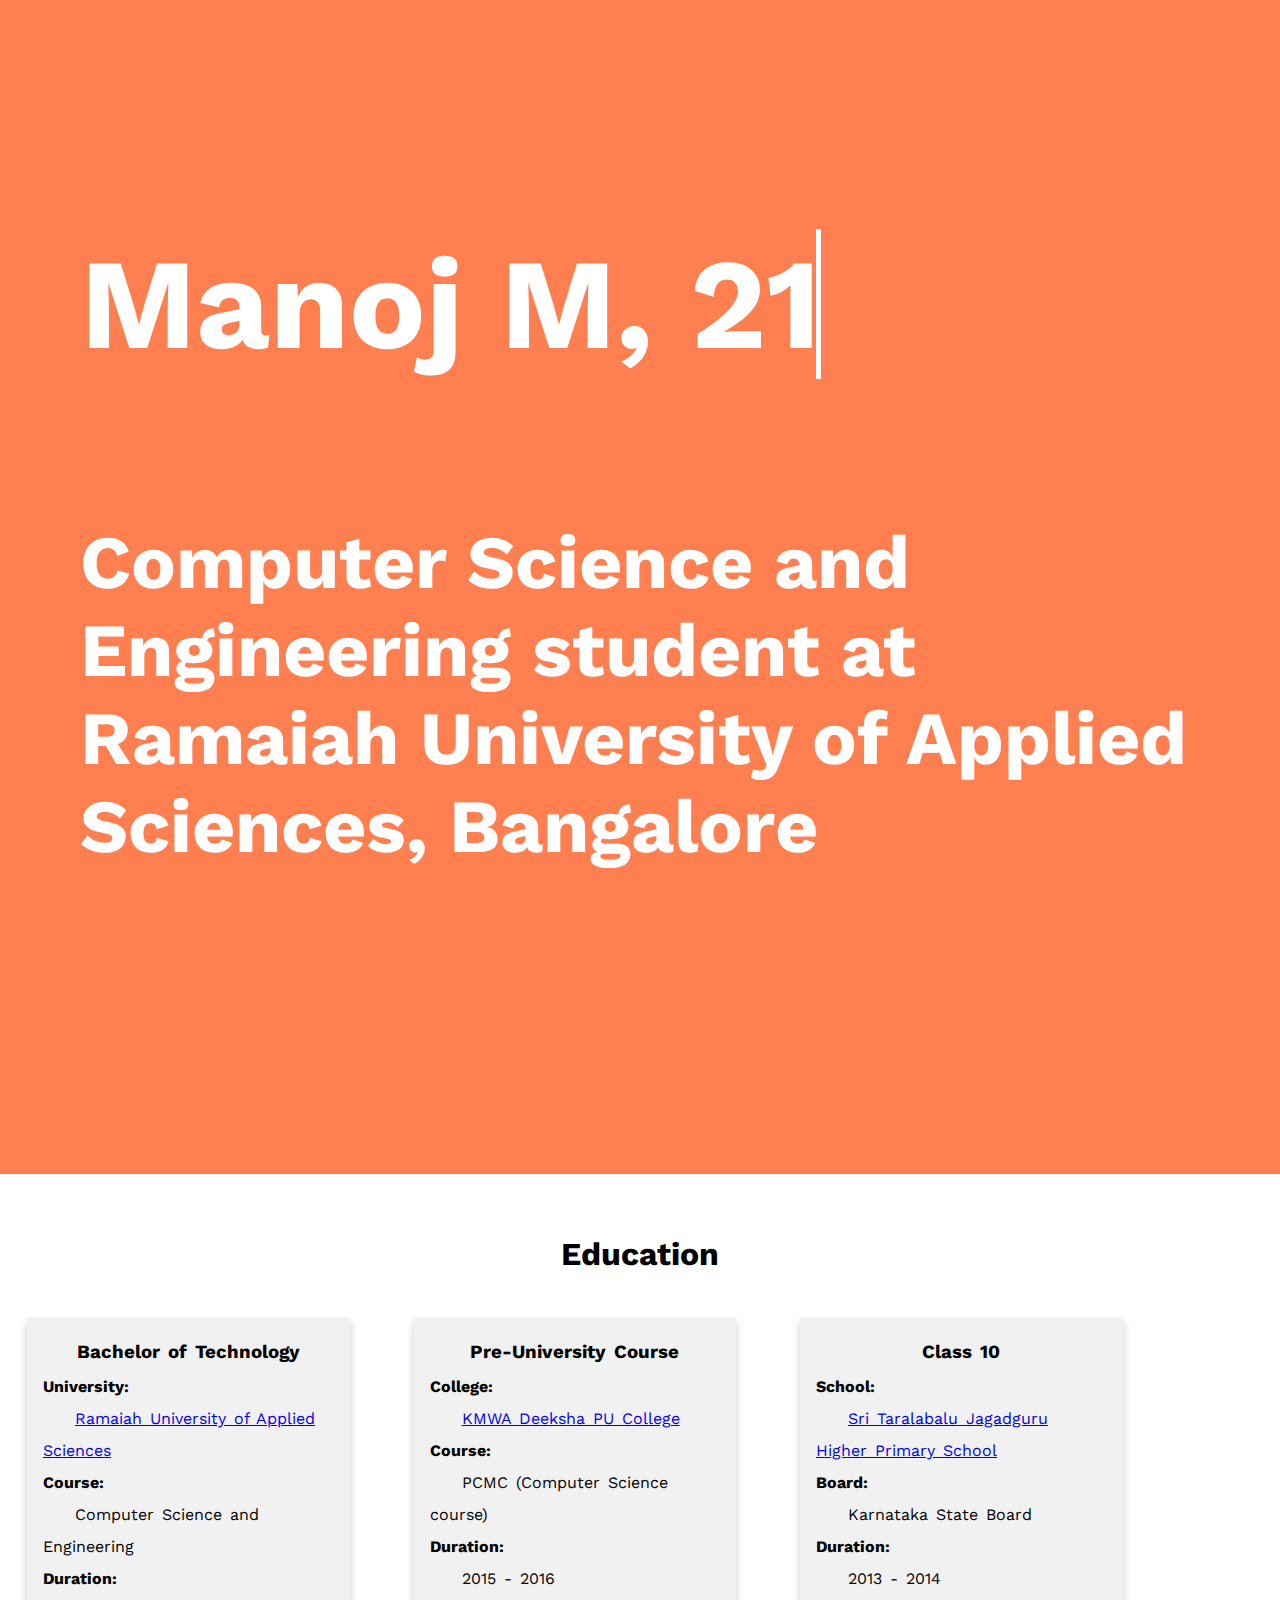
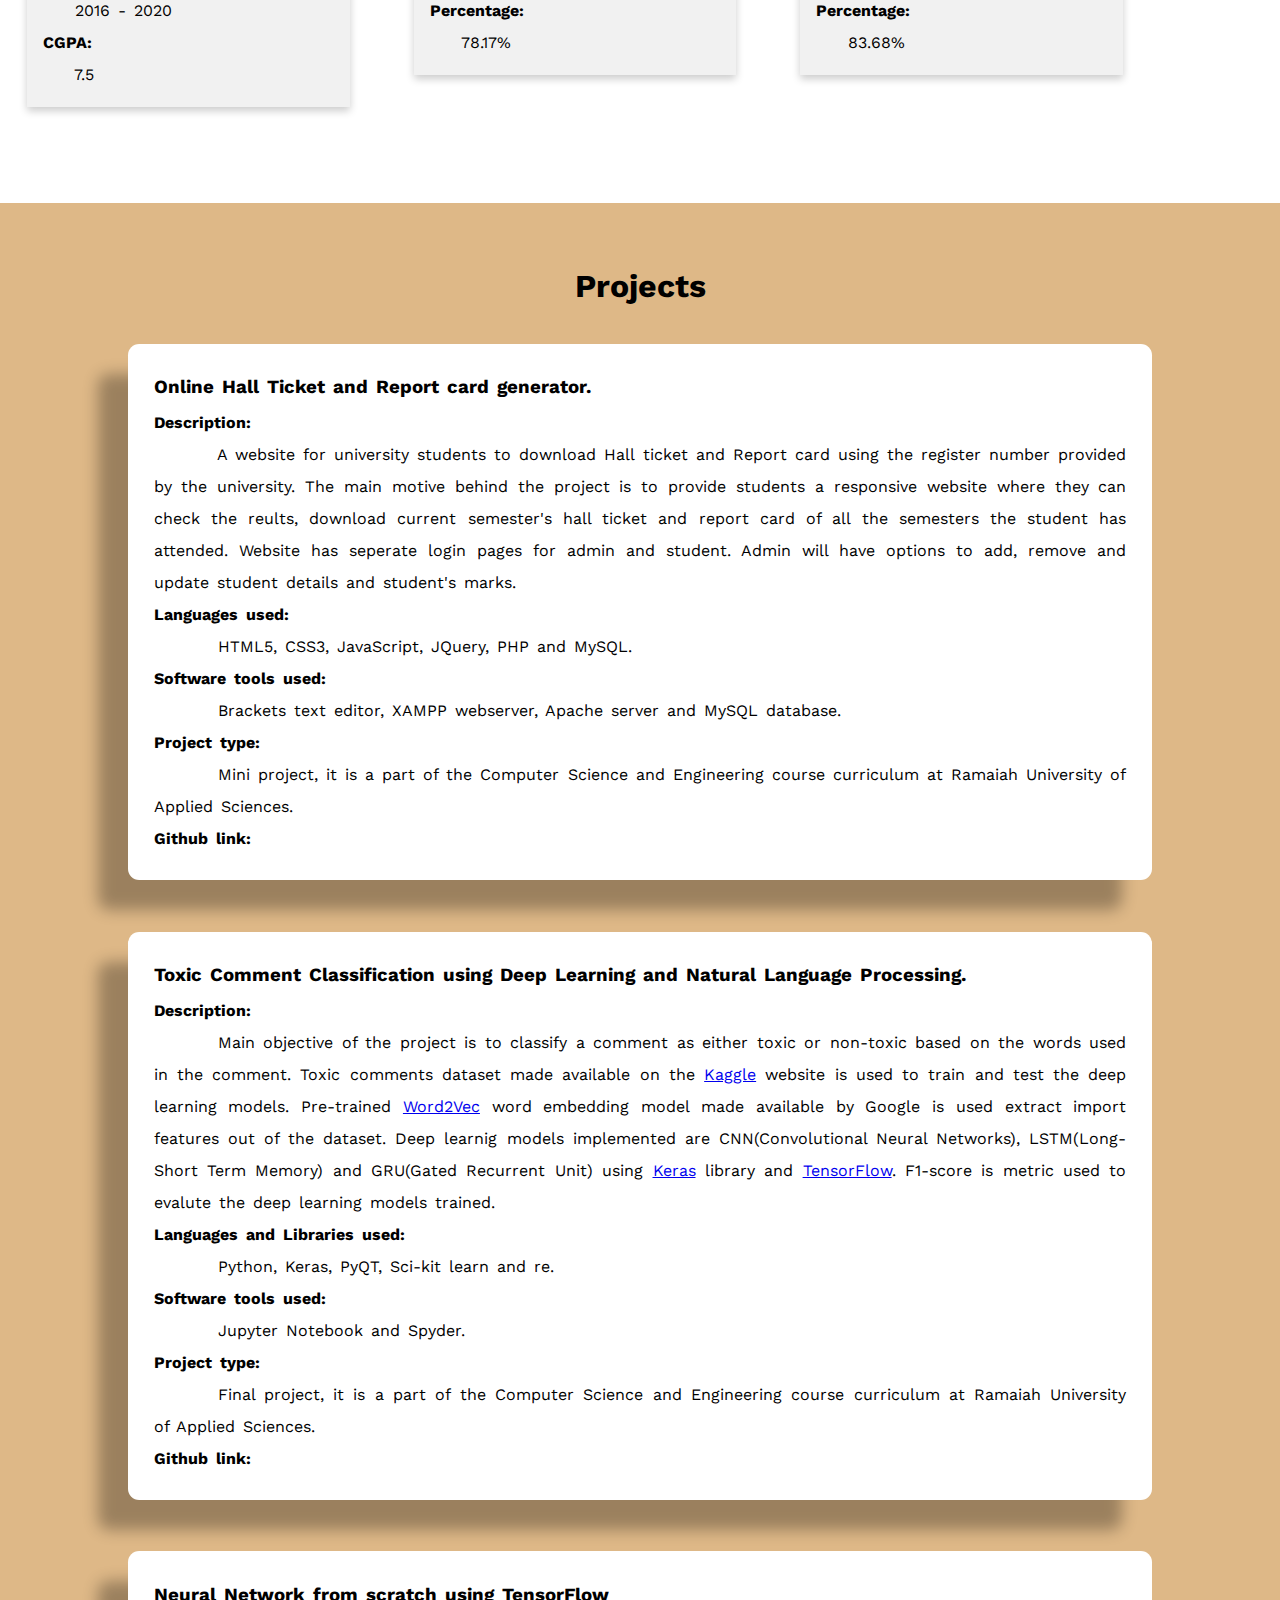
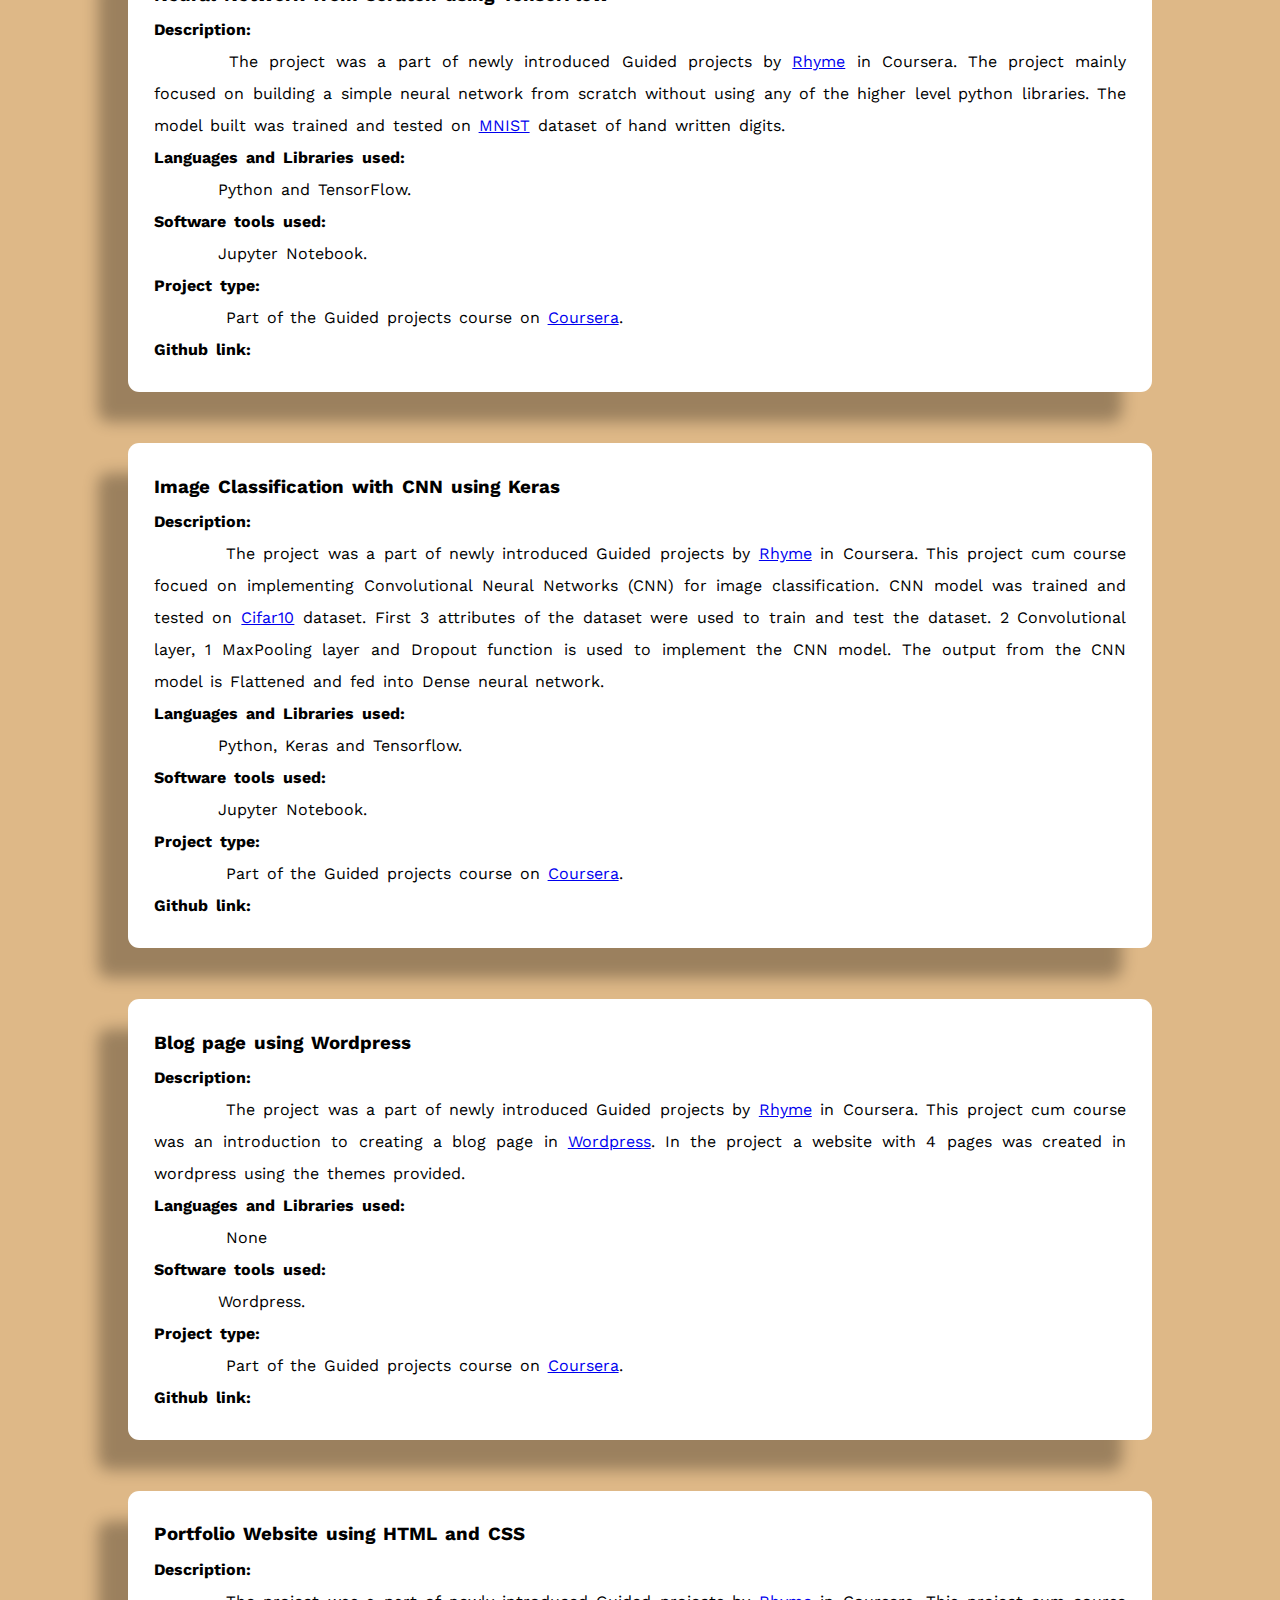
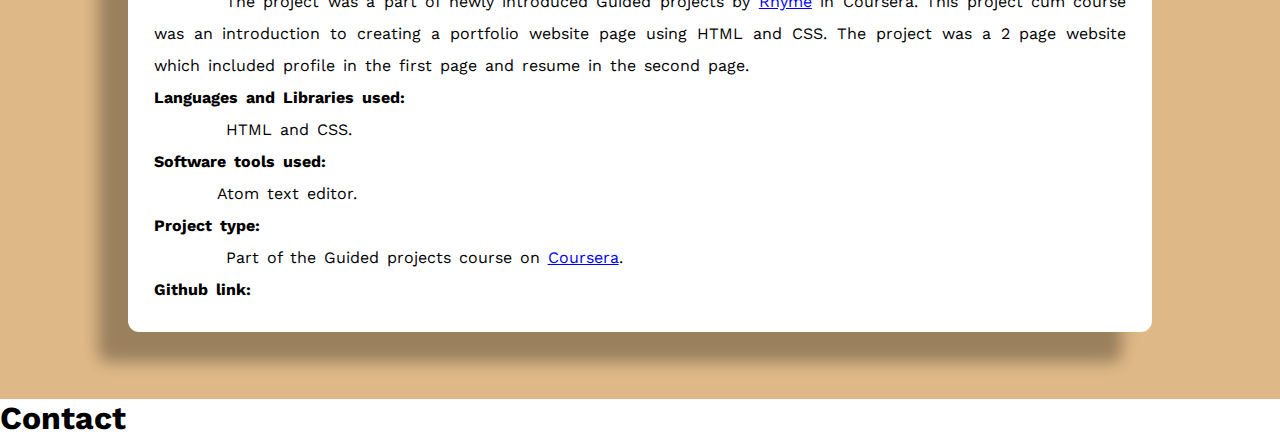
==== index.html @ e2b16329 "Add files via upload" ====
<!DOCTYPE html>

<html>
    
    <head>
        <link rel="stylesheet" href="style.css">
        <link href="https://fonts.googleapis.com/css2?family=Work+Sans:wght@400;600&display=swap" rel="stylesheet">
        <link rel="stylesheet" href="https://cdnjs.cloudflare.com/ajax/libs/font-awesome/4.7.0/css/font-awesome.min.css">
        <meta name="viewport" content="width=device-width, initial-scale=1, shrink-to-fit=no">
        <meta name="name" content="Manoj's Portal">
        <meta name="robots" content="noindex, nofollow">
        <title>Manoj's Portal</title>
    </head>
    
    <body>
        
        <div class="profile">
            <h1 class="line type">Manoj M, 21.</h1>
            <h3 class="desc write">Computer Science and Engineering student at Ramaiah University of Applied Sciences, Bangalore</h3>
        </div>
        
        
        <!-- .............................................................EDUCATION.......................................................... -->
        
        <div class="education">
            <h1>Education</h1>
            
            <div class="row">
                <div class="column">
                    <div class="card">
                        <h3>Bachelor of Technology</h3>
                        <ul>
                            <li><b>University:</b><br>&emsp;&emsp;<a href="http://www.msruas.ac.in/" target="_blank">Ramaiah University of Applied Sciences</a></li>
                            <li><b>Course:</b><br>&emsp;&emsp;Computer Science and Engineering</li>
                            <li><b>Duration:</b><br>&emsp;&emsp;2016 - 2020</li>
                            <li><b>CGPA:</b><br>&emsp;&emsp;7.5</li>
                        </ul>
                    </div>
                </div>

                <div class="column">
                    <div class="card">
                        <h3>Pre-University Course</h3>
                        <ul>
                            <li><b>College:</b><br>&emsp;&emsp;<a href="https://www.deekshalearning.com/" target="_blank">KMWA Deeksha PU College</a></li>
                            <li><b>Course:</b><br>&emsp;&emsp;PCMC (Computer Science course)</li>
                            <li><b>Duration:</b><br>&emsp;&emsp;2015 - 2016</li>
                            <li><b>Percentage: </b><br>&emsp;&emsp;78.17%</li>
                        </ul>
                    </div>
                </div>

                <div class="column">
                    <div class="card">
                        <h3>Class 10</h3>
                        <ul>
                            <li><b>School:</b><br>&emsp;&emsp;<a href="http://www.taralabalu.org/abm/index.html" target="_blank">Sri Taralabalu Jagadguru Higher Primary School</a></li>
                            <li><b>Board:</b><br>&emsp;&emsp;Karnataka State Board</li>
                            <li><b>Duration:</b><br>&emsp;&emsp;2013 - 2014</li>
                            <li><b>Percentage: </b><br>&emsp;&emsp;83.68%</li>
                        </ul>
                    </div>
                </div>
            </div>
            
        </div>
        
        <!-- .............................................................PROJECTS.......................................................... -->
            
        <div class="projects">
            
            <h1 class="projectshead">Projects</h1>
                
            <div class="miniproject">
                
                <h3>Online Hall Ticket and Report card generator.</h3>
                
                <p><b>Description:</b> <br>&emsp;&emsp;&emsp;&emsp;A website for university students to download Hall ticket and Report card using the register number provided by the university. The main motive behind the project is to provide students a responsive website where they can check the reults, download current semester's hall ticket and report card of all the semesters the student has attended. Website has seperate login pages for admin and student. Admin will have options to add, remove and update student details and student's marks.</p>
                
                <p><b>Languages used:</b> <br>&emsp;&emsp;&emsp;&emsp;HTML5, CSS3, JavaScript, JQuery, PHP and MySQL.</p>
                
                <p><b>Software tools used:</b> <br>&emsp;&emsp;&emsp;&emsp;Brackets text editor, XAMPP webserver, Apache server and MySQL database.</p>
                
                <p><b>Project type:</b> <br>&emsp;&emsp;&emsp;&emsp;Mini project, it is a part of the Computer Science and Engineering course curriculum at Ramaiah University of Applied Sciences.</p>
                
                <p><b>Github link: </b></p>
                
            </div>
            
            <div class="finalproject">
                
                <h3>Toxic Comment Classification using Deep Learning and Natural Language Processing.</h3>
                
                <p><b>Description:</b> <br>&emsp;&emsp;&emsp;&emsp;Main objective of the project is to classify a comment as either toxic or non-toxic based on the words used in the comment. Toxic comments dataset made available on the <a href="https://www.kaggle.com/c/jigsaw-toxic-comment-classification-challenge/data" target="_blank">Kaggle</a> website is used to train and test the deep learning models. Pre-trained <a href="https://code.google.com/archive/p/word2vec/" target="_blank">Word2Vec</a> word embedding model made available by Google is used extract import features out of the dataset. Deep learnig models implemented are CNN(Convolutional Neural Networks), LSTM(Long-Short Term Memory) and GRU(Gated Recurrent Unit) using <a href="https://keras.io/" target="_blank">Keras</a> library and <a href="https://www.tensorflow.org/" target="_blank">TensorFlow</a>. F1-score is metric used to evalute the deep learning models trained.</p>
                
                <p><b>Languages and Libraries used:</b> <br>&emsp;&emsp;&emsp;&emsp;Python, Keras, PyQT, Sci-kit learn and re.</p>
                
                <p><b>Software tools used:</b> <br>&emsp;&emsp;&emsp;&emsp;Jupyter Notebook and Spyder.</p>
                
                <p><b>Project type:</b> <br>&emsp;&emsp;&emsp;&emsp;Final project, it is a part of the Computer Science and Engineering course curriculum at Ramaiah University of Applied Sciences.</p>
                
                <p><b>Github link: </b></p>
                
            </div>
            
            <div class="nn">
                
                <h3>Neural Network from scratch using TensorFlow</h3>
                
                <p><b>Description:</b> <br>&emsp;&emsp;&emsp;&emsp; The project was a part of newly introduced Guided projects by <a href="https://rhyme.com/" target="_blank">Rhyme</a> in Coursera. The project mainly focused on building a simple neural network from scratch without using any of the higher level python libraries. The model built was trained and tested on <a href="http://yann.lecun.com/exdb/mnist/" target="_blank">MNIST</a> dataset of hand written digits.</p>
                
                <p><b>Languages and Libraries used:</b> <br>&emsp;&emsp;&emsp;&emsp;Python and TensorFlow.</p>
                
                <p><b>Software tools used:</b> <br>&emsp;&emsp;&emsp;&emsp;Jupyter Notebook.</p>
                
                <p><b>Project type:</b> <br>&emsp;&emsp;&emsp;&emsp; Part of the Guided projects course on <a href="https://www.coursera.org/learn/neural-network-tensorflow/home/welcome" target="_blank">Coursera</a>.</p>
                
                <p><b>Github link: </b></p>
                
            </div>
            
            <div class="cnn">
                
                <h3>Image Classification with CNN using Keras</h3>
                
                <p><b>Description:</b> <br>&emsp;&emsp;&emsp;&emsp; The project was a part of newly introduced Guided projects by <a href="https://rhyme.com/" target="_blank">Rhyme</a> in Coursera. This project cum course focued on implementing Convolutional Neural Networks (CNN) for image classification. CNN model was trained and tested on <a href="https://www.cs.toronto.edu/~kriz/cifar.html" target="_blank">Cifar10</a> dataset. First 3 attributes of the dataset were used to train and test the dataset. 2 Convolutional layer, 1 MaxPooling layer and Dropout function is used to implement the CNN model. The output from the CNN model is Flattened and fed into Dense neural network.</p>
                
                <p><b>Languages and Libraries used:</b> <br>&emsp;&emsp;&emsp;&emsp;Python, Keras and Tensorflow.</p>
                
                <p><b>Software tools used:</b> <br>&emsp;&emsp;&emsp;&emsp;Jupyter Notebook.</p>
                
                <p><b>Project type:</b> <br>&emsp;&emsp;&emsp;&emsp; Part of the Guided projects course on <a href="https://www.coursera.org/learn/image-classification-cnn-keras/home/welcome" target="_blank">Coursera</a>.</p>
                
                <p><b>Github link: </b></p>
                
            </div>
            
            <div class="wordpress">
                
                <h3>Blog page using Wordpress</h3>
                
                <p><b>Description:</b> <br>&emsp;&emsp;&emsp;&emsp; The project was a part of newly introduced Guided projects by <a href="https://rhyme.com/" target="_blank">Rhyme</a> in Coursera. This project cum course was an introduction to creating a blog page in <a href="https://wordpress.com/alp/?aff=58022&cid=8348279" target="_blank">Wordpress</a>. In the project a website with 4 pages was created in wordpress using the themes provided.</p>
                
                <p><b>Languages and Libraries used:</b> <br>&emsp;&emsp;&emsp;&emsp; None</p>
                
                <p><b>Software tools used:</b> <br>&emsp;&emsp;&emsp;&emsp;Wordpress.</p>
                
                <p><b>Project type:</b> <br>&emsp;&emsp;&emsp;&emsp; Part of the Guided projects course on <a href="https://www.coursera.org/learn/wordpress-create-blog-business/home/welcome" target="_blank">Coursera</a>.</p>
                
                <p><b>Github link: </b></p>
                
            </div>
            
            <div class="portfolio">
                
                <h3>Portfolio Website using HTML and CSS</h3>
                
                <p><b>Description:</b> <br>&emsp;&emsp;&emsp;&emsp; The project was a part of newly introduced Guided projects by <a href="https://rhyme.com/" target="_blank">Rhyme</a> in Coursera. This project cum course was an introduction to creating a portfolio website page using HTML and CSS. The project was a 2 page website which included profile in the first page and resume in the second page.</p>
                
                <p><b>Languages and Libraries used:</b> <br>&emsp;&emsp;&emsp;&emsp; HTML and CSS.</p>
                
                <p><b>Software tools used:</b> <br>&emsp;&emsp;&emsp;&emsp;Atom text editor.</p>
                
                <p><b>Project type:</b> <br>&emsp;&emsp;&emsp;&emsp; Part of the Guided projects course on <a href="https://www.coursera.org/learn/build-portfolio-website-html-css/home/welcome" target="_blank">Coursera</a>.</p>
                
                <p><b>Github link: </b></p>
                
            </div>
                
        </div>
        
        <!-- .............................................................PROJECTS.......................................................... -->
        
        <div class="certificates">
        </div>
        
        <script>
        function myFunction() {
          var x = document.getElementById("myTopnav");
          if (x.className === "topnav") {
            x.className += " responsive";
          } else {
            x.className = "topnav";
          }
        }
        </script>
        
        
    </body>
    
    <footer>
        
        <div class="contact">
            <h1>Contact</h1>
        </div>
        
    </footer>
    
</html>
---- style.css ----
*{
    font-family: 'Work Sans', sans-serif;
    margin: 0;
    padding: 0;
}

.line{
    width: 46rem;
    border-right: 5px solid white;
    overflow: hidden;
    transform: translateY(-50%);
    position: relative;
    white-space: nowrap;
    margin-bottom: 4rem;
}

.profile h1{
    animation: typewriter 2s steps(11) 1s 1 normal both, blinkTextCursor 500ms steps(40) infinite normal;
}

@keyframes typewriter{
    from{
        width: 0;
    }
    to{
        width: 46rem;
    }
}

@keyframes blinkTextCursor{
    from{
        border-right-color: rgba(255, 255, 255, 0.75);
    }
    to{
        border-right-color: transparent;
    }
}


.profile{
    background-color: coral;
    text-align: left;
    font-size: 4rem;
    color: white;
    padding: 19rem 5rem;
}
.profile img{
    height: 21rem;
    width: 15rem;
    box-shadow: -30px 30px 15px rgba(0,0,0,0.3);
    margin: 4rem;
    border-radius: 0.7rem;
    transition: box-shadow 0.6s;
}

.profile img:hover{
    height: 21rem;
    width: 15rem;
    box-shadow: 30px 30px 15px rgba(0,0,0,0.3);
    margin: 4rem;
    border-radius: 0.7rem;
}

.projectshead{
    text-align: center;
}

.projects{
    background-color:burlywood;
    padding: 4rem 0 1rem 0;
}

.miniproject{
    margin: 3% 10% 0 10%;
    padding: 2% 2%;
    text-align: justify;
    box-shadow: -30px 30px 15px rgba(0,0,0,0.3);
    background-color: white;
    border-radius: 0.7rem;
    line-height: 2;
    word-spacing: 3px;
    transition: box-shadow 0.6s;
}

.miniproject:hover{
    margin: 3% 10% 0 10%;
    padding: 2% 2%;
    text-align: justify;
    box-shadow: 30px 30px 15px rgba(0,0,0,0.3);
    background-color: white;
    border-radius: 0.7rem;
    line-height: 2;
    word-spacing: 3px;
}

.finalproject, .nn, .cnn, .wordpress, .portfolio{
    margin: 4% 10%;
    padding: 2% 2%;
    text-align: justify;
    box-shadow: -30px 30px 15px rgba(0,0,0,0.3);
    background-color: white;
    border-radius: 0.7rem;
    line-height: 2;
    word-spacing: 3px;
    transition: box-shadow 0.6s;
}

.finalproject:hover, .nn:hover, .cnn:hover, .wordpress:hover, .portfolio:hover{
    margin: 4% 10%;
    padding: 2% 2%;
    text-align: justify;
    box-shadow: 30px 30px 15px rgba(0,0,0,0.3);
    background-color: white;
    border-radius: 0.7rem;
    line-height: 2;
    word-spacing: 3px;
}

.education{
    line-height: 2;
    word-spacing: 3px;
    margin: 3rem 0 6rem 0;
}

.education h1{
    text-align: center;
    margin-bottom: 2rem;
}

.column {
    float: left;
    width: 25%;
    padding: 0 2rem;
}

.row {
    margin: 0 -5px;
}

.row:after {
    content: "";
    display: table;
    clear: both;
}

@media screen and (max-width: 600px) {
    .column {
        width: 100%;
        display: block;
        margin-bottom: 20px;
    }
}

.card {
    box-shadow: 0 4px 8px 0 rgba(0, 0, 0, 0.2);
    padding: 16px;
    text-align: left;
    background-color: #f1f1f1;
}

.card ul li{
    list-style: none;
}

.card h3{
    text-align: center;
}
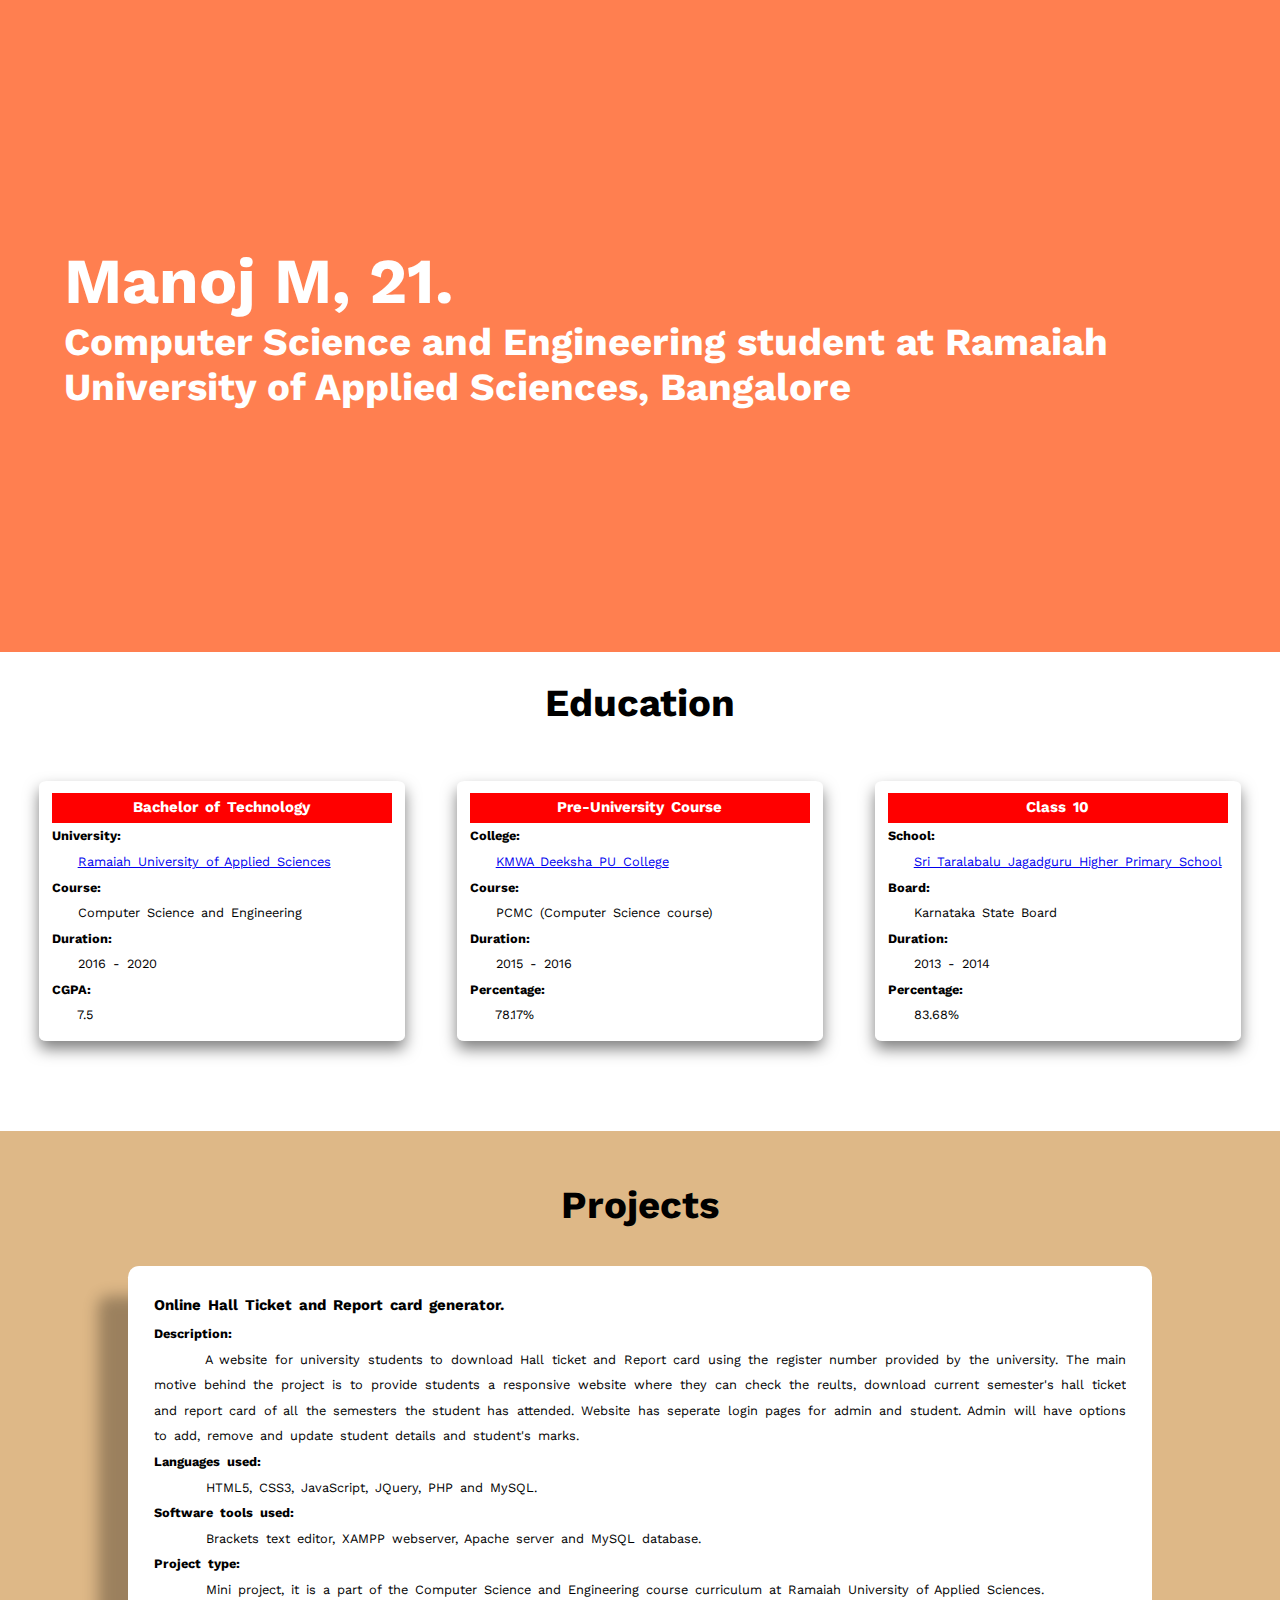
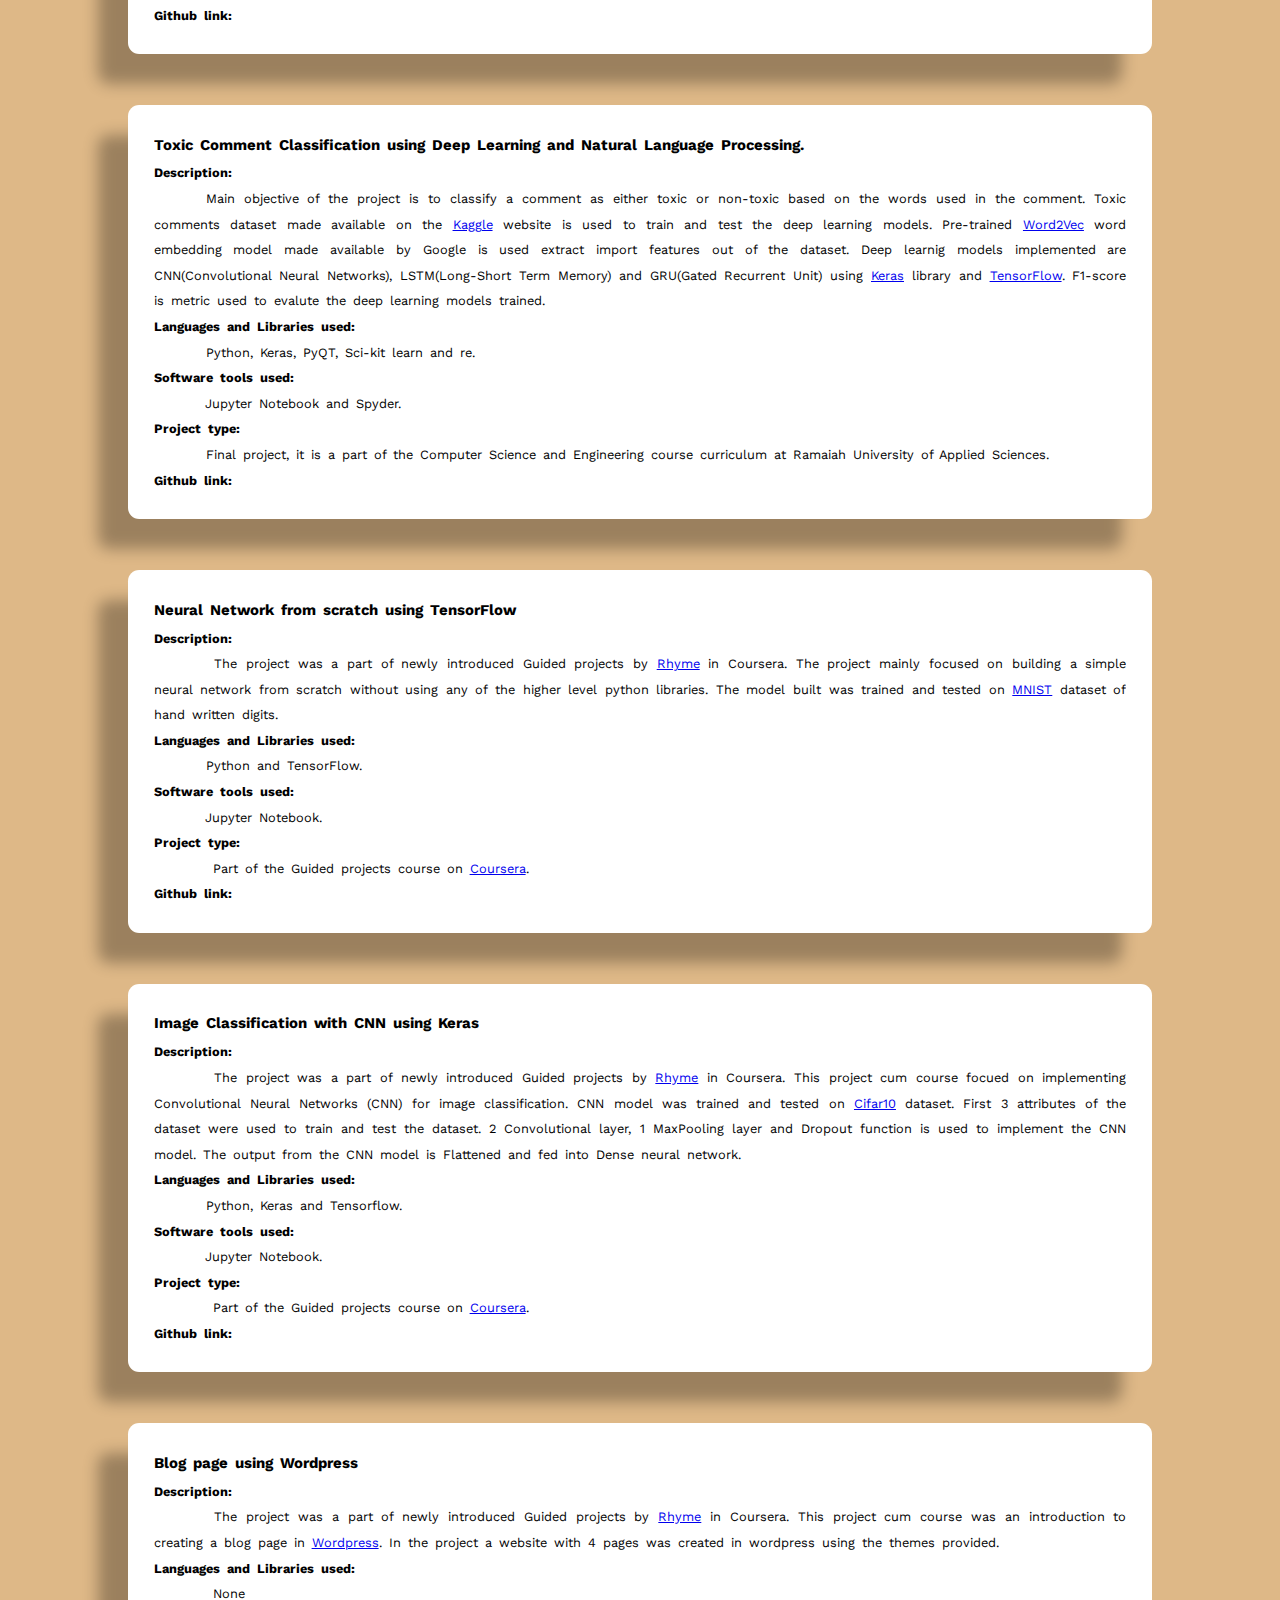
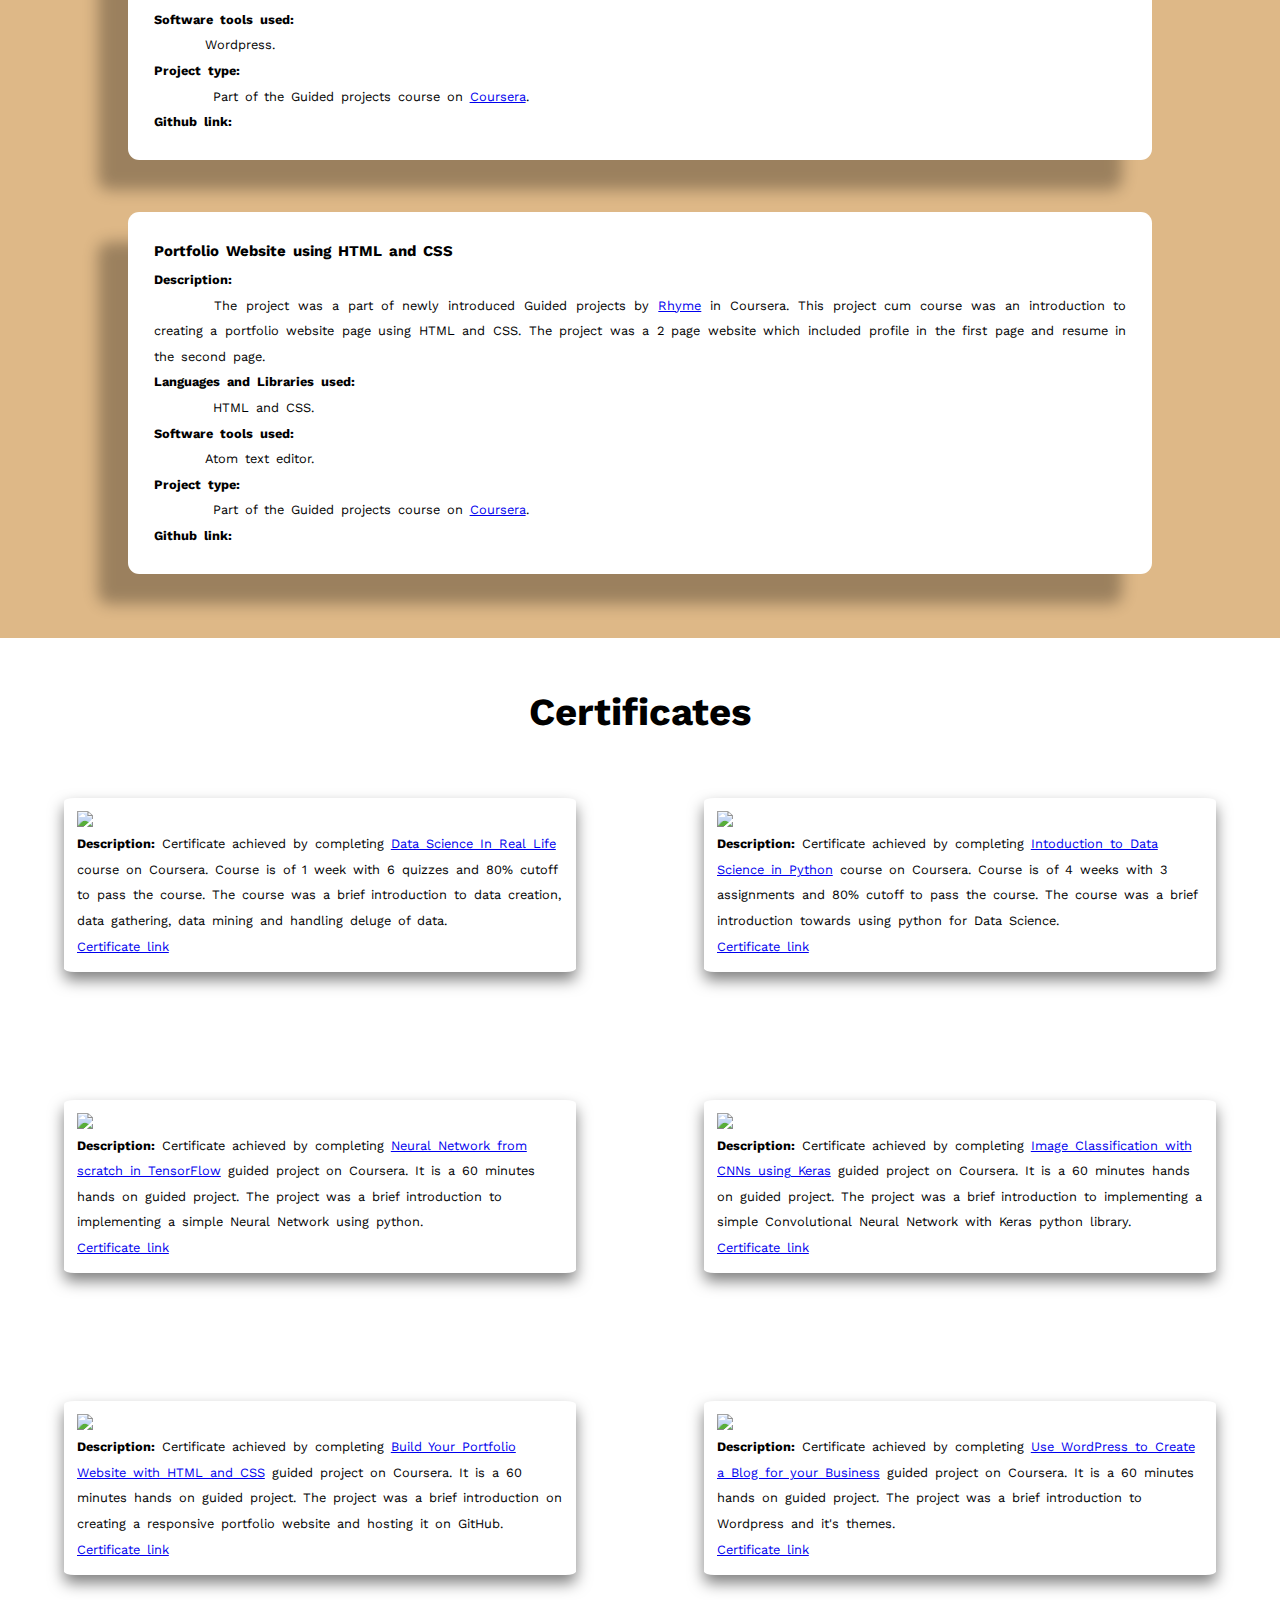
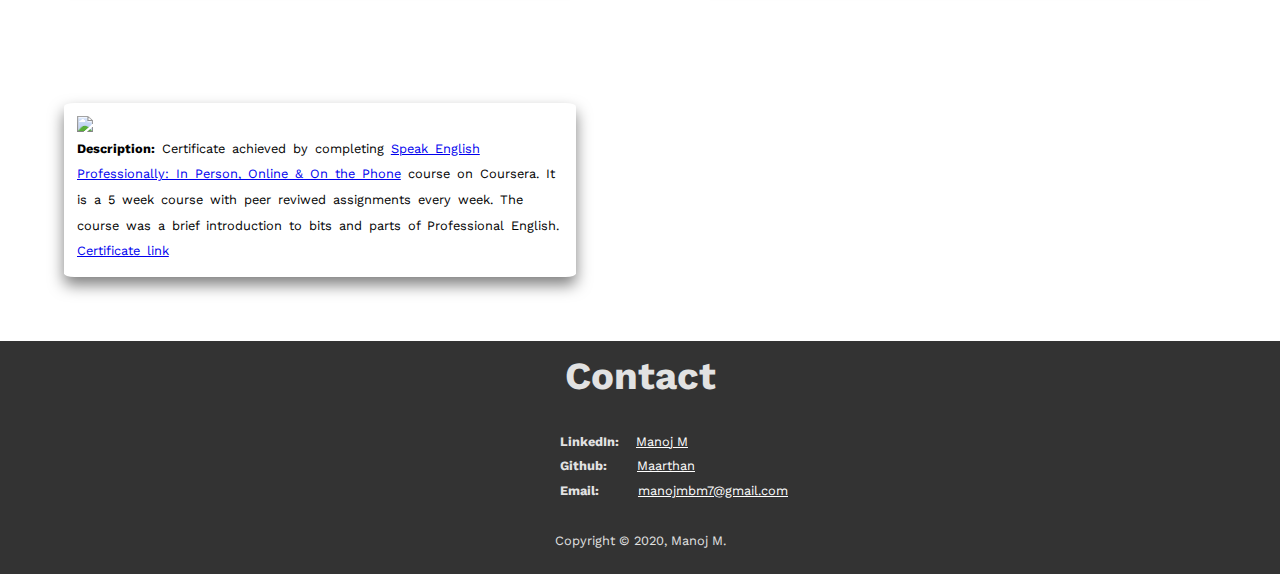
==== commit 5bb8432e: "Add files via upload" ====
--- a/index.html
+++ b/index.html
@@ -6,6 +6,7 @@
         <link rel="stylesheet" href="style.css">
         <link href="https://fonts.googleapis.com/css2?family=Work+Sans:wght@400;600&display=swap" rel="stylesheet">
         <link rel="stylesheet" href="https://cdnjs.cloudflare.com/ajax/libs/font-awesome/4.7.0/css/font-awesome.min.css">
+        <link rel="shortcut icon" type="image/jpeg" href="favicon.jpg">
         <meta name="viewport" content="width=device-width, initial-scale=1, shrink-to-fit=no">
         <meta name="name" content="Manoj's Portal">
         <meta name="robots" content="noindex, nofollow">
@@ -15,8 +16,10 @@
     <body>
         
         <div class="profile">
-            <h1 class="line type">Manoj M, 21.</h1>
-            <h3 class="desc write">Computer Science and Engineering student at Ramaiah University of Applied Sciences, Bangalore</h3>
+            
+            <h1 style="font-size: 5vw;">Manoj M, 21.</h1>
+            <h3 style="font-size: 3vw;">Computer Science and Engineering student at Ramaiah University of Applied Sciences, Bangalore</h3>
+            
         </div>
         
         
@@ -26,7 +29,6 @@
             <h1>Education</h1>
             
             <div class="row">
-                <div class="column">
                     <div class="card">
                         <h3>Bachelor of Technology</h3>
                         <ul>
@@ -36,9 +38,7 @@
                             <li><b>CGPA:</b><br>&emsp;&emsp;7.5</li>
                         </ul>
                     </div>
-                </div>
 
-                <div class="column">
                     <div class="card">
                         <h3>Pre-University Course</h3>
                         <ul>
@@ -48,9 +48,7 @@
                             <li><b>Percentage: </b><br>&emsp;&emsp;78.17%</li>
                         </ul>
                     </div>
-                </div>
 
-                <div class="column">
                     <div class="card">
                         <h3>Class 10</h3>
                         <ul>
@@ -60,7 +58,6 @@
                             <li><b>Percentage: </b><br>&emsp;&emsp;83.68%</li>
                         </ul>
                     </div>
-                </div>
             </div>
             
         </div>
@@ -169,21 +166,117 @@
                 
         </div>
         
-        <!-- .............................................................PROJECTS.......................................................... -->
+        <!-- .............................................................Certificates.......................................................... -->
         
         <div class="certificates">
-        </div>
-        
-        <script>
-        function myFunction() {
-          var x = document.getElementById("myTopnav");
-          if (x.className === "topnav") {
-            x.className += " responsive";
-          } else {
-            x.className = "topnav";
-          }
-        }
-        </script>
+            <h1>Certificates</h1>
+            
+            <div class="cardcerti">
+                
+                <div class="imgCard">
+                    <img src="images/DSInRealLife.png">
+                </div>
+                
+                <div class="contentCard">
+                    <h3></h3>
+                    <p><b>Description: </b>Certificate achieved by completing <a href="https://www.coursera.org/learn/real-life-data-science/home/welcome" target="_blank">Data Science In Real Life</a> course on Coursera. Course is of 1 week with 6 quizzes and 80% cutoff to pass the course. The course was a brief introduction to data creation, data gathering, data mining and handling deluge of data. <a href="https://www.coursera.org/account/accomplishments/verify/GWZJXTLUC8YV?utm_source=link&utm_campaign=copybutton_certificate&utm_product=course" target="_blank"><br>Certificate link</a></p>
+                </div>
+                
+            </div>
+            
+            <div class="cardcerti">
+                
+                <div class="imgCard">
+                    <img src="images/IntroToDS.png">
+                </div>
+                
+                <div class="contentCard">
+                    <h3></h3>
+                    <p><b>Description: </b>Certificate achieved by completing <a href="https://www.coursera.org/learn/python-data-analysis/home/welcome" target="_blank">Intoduction to Data Science in Python</a> course on Coursera. Course is of 4 weeks with 3 assignments and 80% cutoff to pass the course. The course was a brief introduction towards using python for Data Science. <a href="https://www.coursera.org/account/accomplishments/verify/XZH4MFLQG4XH?utm_source=link&utm_campaign=copybutton_certificate&utm_product=course" target="_blank"><br>Certificate link</a></p>
+                </div>
+                
+            </div>
+            
+            <div class="cardcerti">
+                
+                <div class="imgCard">
+                    <img src="images/NN.png">
+                </div>
+                
+                <div class="contentCard">
+                    <h3></h3>
+                    <p><b>Description: </b>Certificate achieved by completing <a href="https://www.coursera.org/learn/neural-network-tensorflow/home/welcome" target="_blank">Neural Network from scratch in TensorFlow</a> guided project on Coursera. It is a 60 minutes hands on guided project. The project was a brief introduction to implementing a simple Neural Network using python. <a href="https://www.coursera.org/account/accomplishments/verify/KLLY8JVMN926?utm_source=link&utm_campaign=copybutton_certificate&utm_product=project" target="_blank"><br>Certificate link</a></p>
+                </div>
+                
+            </div>
+            
+            <div class="cardcerti">
+                
+                <div class="imgCard">
+                    <img src="images/CNN.png">
+                </div>
+                
+                <div class="contentCard">
+                    <h3></h3>
+                    <p><b>Description: </b>Certificate achieved by completing <a href="https://www.coursera.org/learn/image-classification-cnn-keras/home/welcome" target="_blank">Image Classification with CNNs using Keras</a> guided project on Coursera. It is a 60 minutes hands on guided project. The project was a brief introduction to implementing a simple Convolutional Neural Network with Keras python library. <a href="https://www.coursera.org/account/accomplishments/verify/49N9XCKNRPKC?utm_source=link&utm_campaign=copybutton_certificate&utm_product=project" target="_blank"><br>Certificate link</a></p>
+                </div>
+                
+            </div>
+            
+            <div class="cardcerti">
+                
+                <div class="imgCard">
+                    <img src="images/portfolio.png">
+                </div>
+                
+                <div class="contentCard">
+                    <h3></h3>
+                    <p><b>Description: </b>Certificate achieved by completing <a href="https://www.coursera.org/learn/build-portfolio-website-html-css/home/welcome" target="_blank">Build Your Portfolio Website with HTML and CSS</a> guided project on Coursera. It is a 60 minutes hands on guided project. The project was a brief introduction on creating a responsive portfolio website and hosting it on GitHub. <a href="https://www.coursera.org/account/accomplishments/verify/KV3KFGZQCDRP?utm_source=link&utm_campaign=copybutton_certificate&utm_product=project" target="_blank"><br>Certificate link</a></p>
+                </div>
+                
+            </div>
+            
+            <div class="cardcerti">
+                
+                <div class="imgCard">
+                    <img src="images/wordpress.png">
+                </div>
+                
+                <div class="contentCard">
+                    <h3></h3>
+                    <p><b>Description: </b>Certificate achieved by completing <a href="https://www.coursera.org/learn/wordpress-create-blog-business/home/welcome" target="_blank">Use WordPress to Create a Blog for your Business</a> guided project on Coursera. It is a 60 minutes hands on guided project. The project was a brief introduction to Wordpress and it's themes. <a href="https://www.coursera.org/account/accomplishments/verify/V2M85M89PR5X?utm_source=link&utm_campaign=copybutton_certificate&utm_product=project" target="_blank"><br>Certificate link</a></p>
+                </div>
+                
+            </div>
+            
+            <div class="cardcerti">
+                
+                <div class="imgCard">
+                    <img src="images/professionalEnglish.png">
+                </div>
+                
+                <div class="contentCard">
+                    <h3></h3>
+                    <p><b>Description: </b>Certificate achieved by completing <a href="https://www.coursera.org/learn/speak-english-professionally/home/welcome" target="_blank">Speak English Professionally: In Person, Online & On the Phone</a> course on Coursera. It is a 5 week course with peer reviwed assignments every week. The course was a brief introduction to bits and parts of Professional English. <a href="https://www.coursera.org/account/accomplishments/verify/DS54MSME9HK4?utm_source=link&utm_campaign=copybutton_certificate&utm_product=course" target="_blank"><br>Certificate link</a></p>
+                </div>
+                
+            </div>
+            
+            <!-- <div class="cardcerti">
+                
+                <div class="imgCard">
+                    <img src="images/udemy.png">
+                </div>
+                
+                <div class="contentCard">
+                    <h3></h3>
+                    <p><b>Description: </b>Certificate achieved by completing <a href="https://www.udemy.com/course/design-and-develop-a-killer-website-with-html5-and-css3/learn/lecture/2530816?start=0#overview" target="_blank">Build Real World Websites with HTML5 and CSS3</a> course on Udemy. It is a 10 section course with a hands on project. The course was a brief introduction to HTML, CSS and JavaScript. The 'Killer Website' project from section 5 made sure that every important aspects of single page website is covered.<a href="https://www.udemy.com/certificate/UC-RE3QG4RR/" target="_blank"><br>Certificate link</a></p>
+                </div>
+                
+            </div> -->
+            
+        </div>
+        
         
         
     </body>
@@ -192,7 +285,15 @@
         
         <div class="contact">
             <h1>Contact</h1>
-        </div>
+            <ul>
+                <li><b>LinkedIn:</b>&emsp; <a href="https://www.linkedin.com/in/manoj-m-b8677a123">Manoj M</a></li>
+                <li><b>Github:</b>&emsp;&emsp; <a href="https://github.com/maarthan">Maarthan</a></li>
+                <li><b>Email:</b>&emsp;&emsp;&emsp;<a href="mailto:manojmbm7@gmail.com">manojmbm7@gmail.com</a></li>
+            </ul>
+            
+            <p>Copyright &copy; 2020, Manoj M.</p>
+        </div>
+        
         
     </footer>
     
--- a/style.css
+++ b/style.css
@@ -2,72 +2,29 @@
     font-family: 'Work Sans', sans-serif;
     margin: 0;
     padding: 0;
+    overflow-x: hidden;
 }
 
-.line{
-    width: 46rem;
-    border-right: 5px solid white;
-    overflow: hidden;
-    transform: translateY(-50%);
-    position: relative;
-    white-space: nowrap;
-    margin-bottom: 4rem;
+.body{
+    display: flex;
 }
-
-.profile h1{
-    animation: typewriter 2s steps(11) 1s 1 normal both, blinkTextCursor 500ms steps(40) infinite normal;
-}
-
-@keyframes typewriter{
-    from{
-        width: 0;
-    }
-    to{
-        width: 46rem;
-    }
-}
-
-@keyframes blinkTextCursor{
-    from{
-        border-right-color: rgba(255, 255, 255, 0.75);
-    }
-    to{
-        border-right-color: transparent;
-    }
-}
-
 
 .profile{
     background-color: coral;
     text-align: left;
-    font-size: 4rem;
     color: white;
-    padding: 19rem 5rem;
-}
-.profile img{
-    height: 21rem;
-    width: 15rem;
-    box-shadow: -30px 30px 15px rgba(0,0,0,0.3);
-    margin: 4rem;
-    border-radius: 0.7rem;
-    transition: box-shadow 0.6s;
+    padding: 19% 5%;
 }
 
-.profile img:hover{
-    height: 21rem;
-    width: 15rem;
-    box-shadow: 30px 30px 15px rgba(0,0,0,0.3);
-    margin: 4rem;
-    border-radius: 0.7rem;
-}
 
 .projectshead{
     text-align: center;
+    font-size: 3vw;
 }
 
 .projects{
     background-color:burlywood;
-    padding: 4rem 0 1rem 0;
+    padding: 4% 0 1% 0;
 }
 
 .miniproject{
@@ -80,6 +37,7 @@
     line-height: 2;
     word-spacing: 3px;
     transition: box-shadow 0.6s;
+    font-size: 1vw;
 }
 
 .miniproject:hover{
@@ -91,6 +49,7 @@
     border-radius: 0.7rem;
     line-height: 2;
     word-spacing: 3px;
+    font-size: 1vw;
 }
 
 .finalproject, .nn, .cnn, .wordpress, .portfolio{
@@ -103,6 +62,7 @@
     line-height: 2;
     word-spacing: 3px;
     transition: box-shadow 0.6s;
+    font-size: 1vw;
 }
 
 .finalproject:hover, .nn:hover, .cnn:hover, .wordpress:hover, .portfolio:hover{
@@ -114,54 +74,102 @@
     border-radius: 0.7rem;
     line-height: 2;
     word-spacing: 3px;
+    font-size: 1vw;
 }
 
 .education{
     line-height: 2;
     word-spacing: 3px;
-    margin: 3rem 0 6rem 0;
+    margin: 1% 1% 5% 1%;
 }
 
 .education h1{
     text-align: center;
-    margin-bottom: 2rem;
+    margin-bottom: 1%;
+    font-size: 3vw;
 }
 
-.column {
+.card{
+    width: 27.13%;
     float: left;
-    width: 25%;
-    padding: 0 2rem;
+    box-shadow: 0px 8px 15px 0 rgba(0,0,0,0.5), 0px 8px 15px 0 rgba(255,255,255,0.5);
+    margin: 2.1%;
+    padding: 1%;
+    border-radius: 2%;
+    font-size: 1vw;
+    transition: transform 0.6s;
 }
 
-.row {
-    margin: 0 -5px;
-}
-
-.row:after {
-    content: "";
-    display: table;
-    clear: both;
-}
-
-@media screen and (max-width: 600px) {
-    .column {
-        width: 100%;
-        display: block;
-        margin-bottom: 20px;
-    }
-}
-
-.card {
-    box-shadow: 0 4px 8px 0 rgba(0, 0, 0, 0.2);
-    padding: 16px;
-    text-align: left;
-    background-color: #f1f1f1;
-}
-
-.card ul li{
-    list-style: none;
+.card:hover{
+    width: 27.13%;
+    float: left;
+    box-shadow: 0px 8px 15px 0 rgba(0,0,0,0.5), 0px 8px 15px 0 rgba(255,255,255,0.5);
+    margin: 2.1%;
+    padding: 1%;
+    border-radius: 2%;
+    font-size: 1vw;
+    transform: translateY(-5%);
 }
 
 .card h3{
     text-align: center;
+    background-color: red;
+    color: white;
+}
+
+.certificates h1{
+    text-align: center;
+    font-size: 3vw;
+    margin-top: 4%;
+}
+
+.certificates .cardcerti{
+    float: left;
+    width: 38%;
+    box-shadow: 0px 8px 15px 0 rgba(0,0,0,0.5);
+    margin: 5%;
+    border-radius: 2%;
+    padding: 1%;
+}
+
+.certificates .cardcerti .imgCard img{
+    max-width: 100%;
+}
+
+.certificates .cardcerti .contentCard{
+    font-size: 1vw;
+    line-height: 2;
+    word-spacing: 3px;
+}
+
+.contact{
+    background: #333;
+    color: #e2e2e2;
+}
+.contact h1{
+    font-size: 3vw;
+    margin: 1% 0;
+    text-align: center;
+}
+
+.contact ul{
+    width: 25%;
+    text-align: left;
+    margin: 2% 43%;
+}
+
+.contact ul li
+{
+    font-size: 1vw;
+    margin: 3%;
+}
+
+.contact ul li a{
+    color: white;
+}
+
+.contact p{
+    text-align: center;
+    font-size: 1vw;
+    margin: 2%;
 }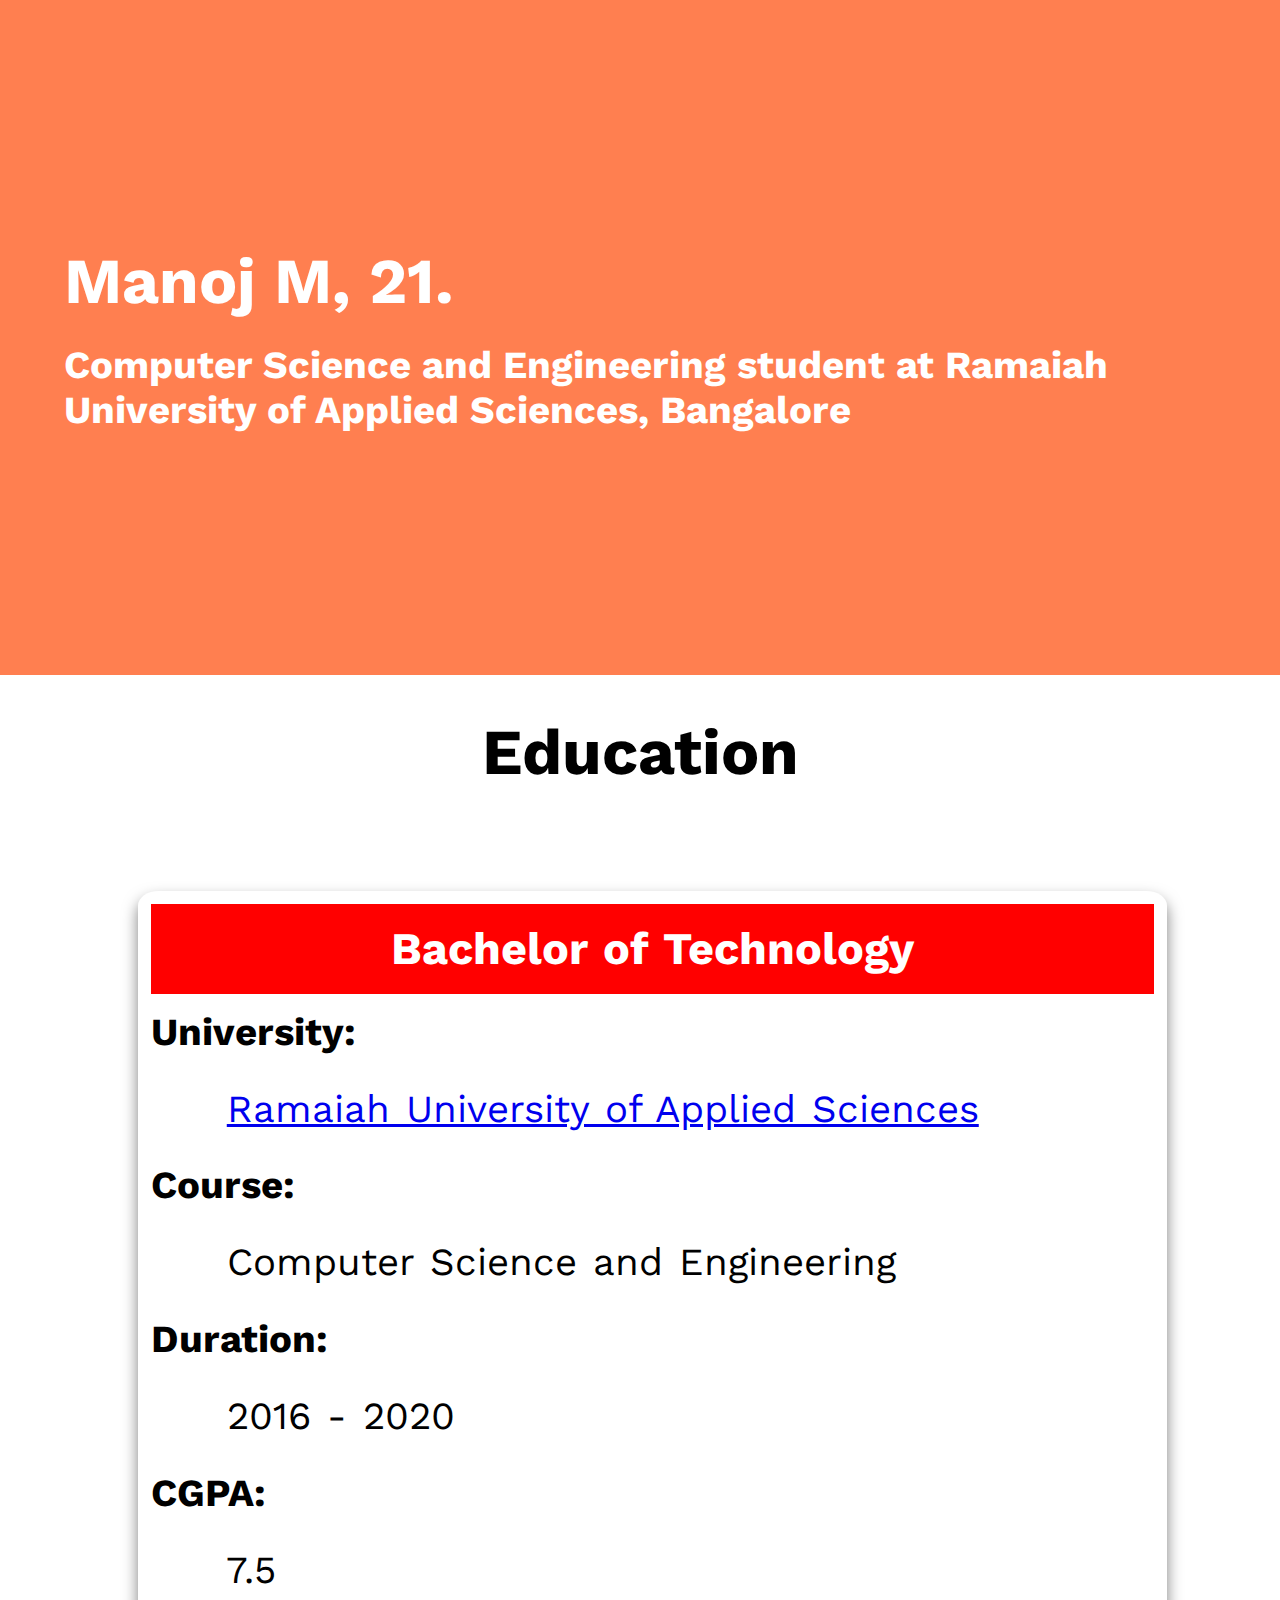
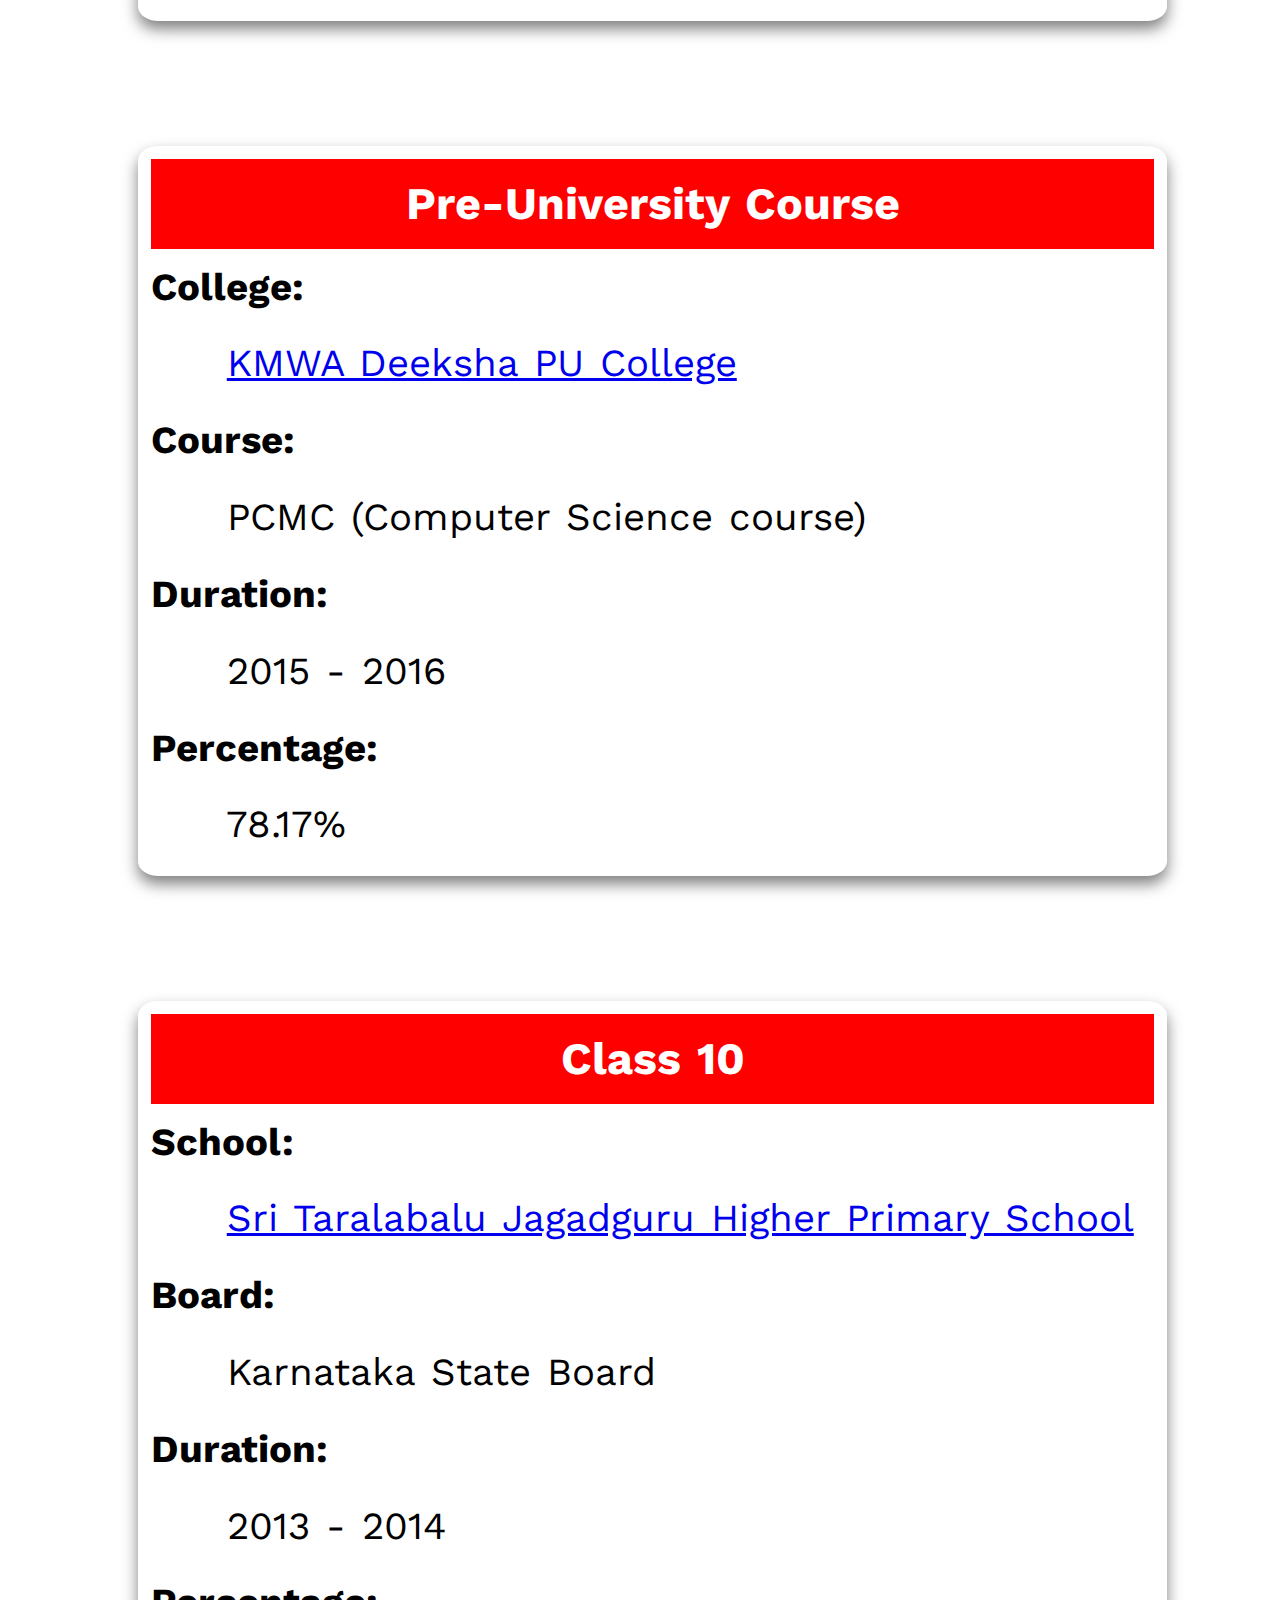
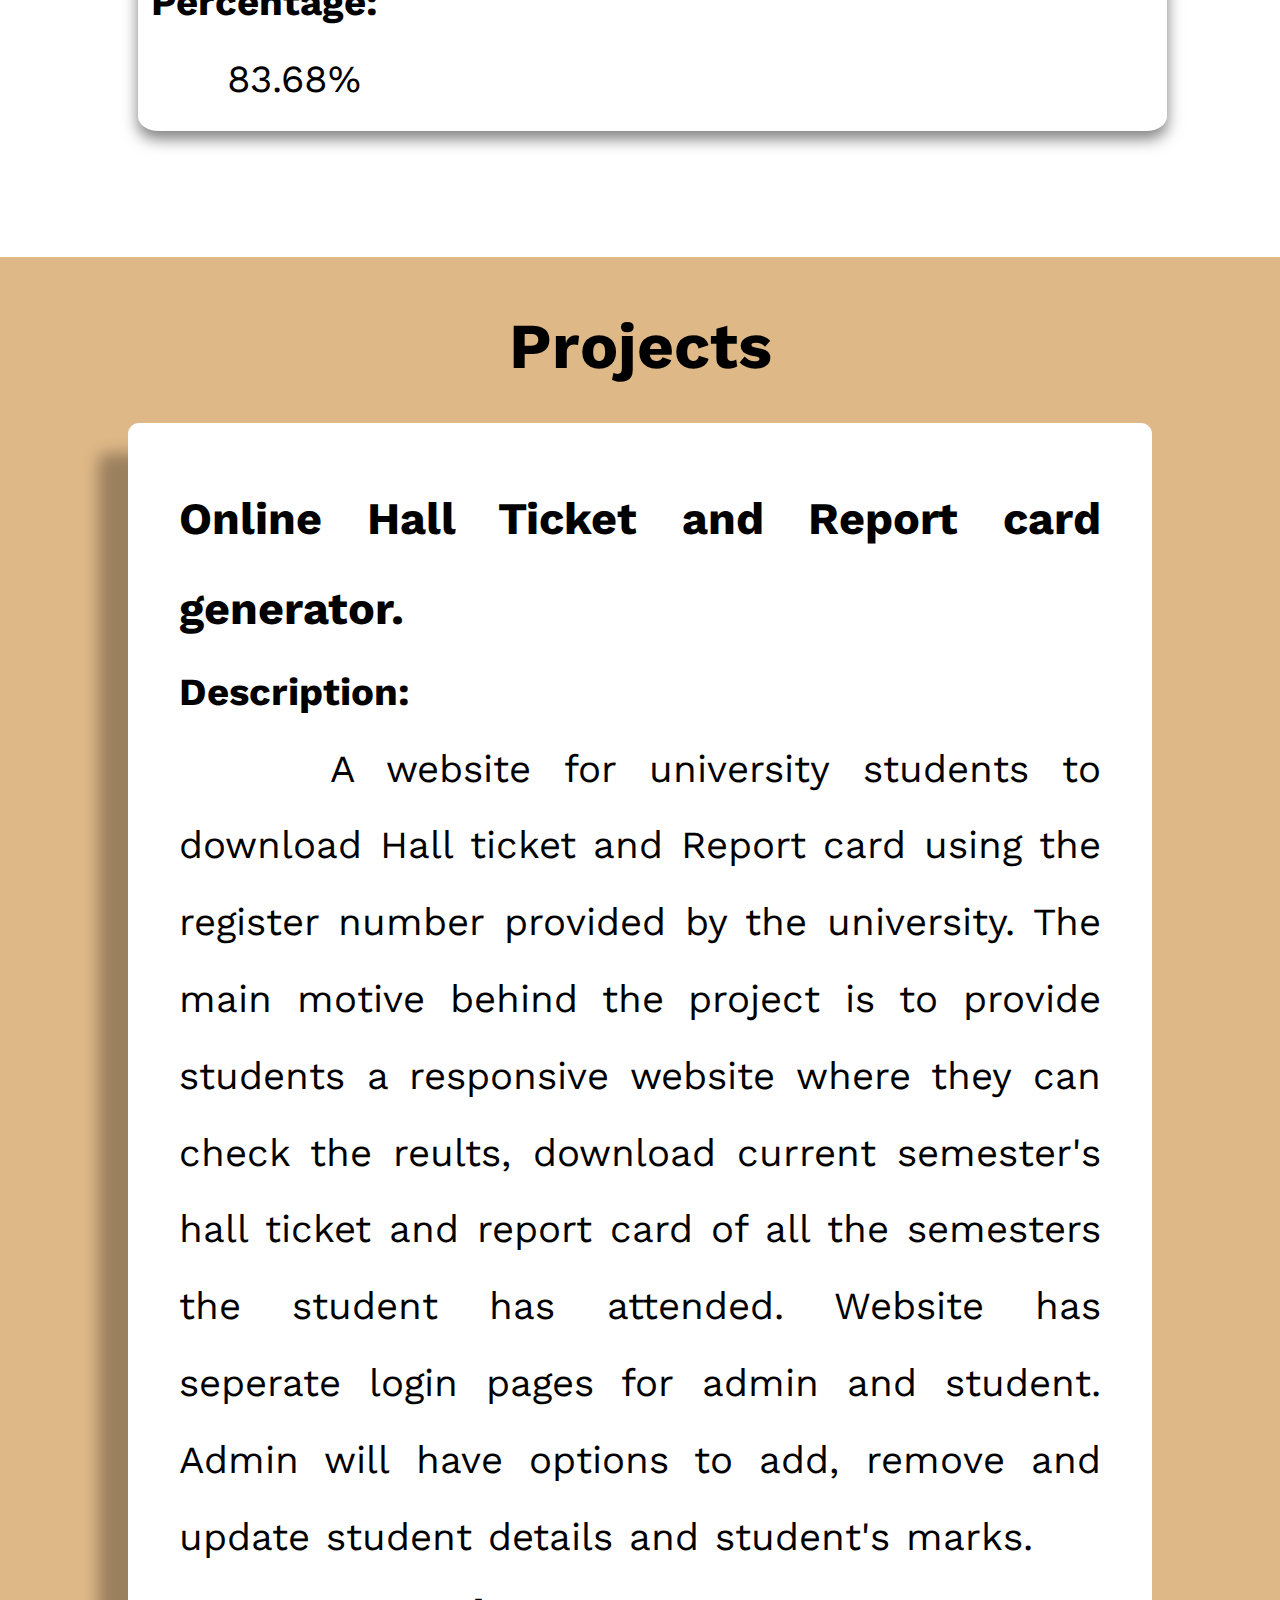
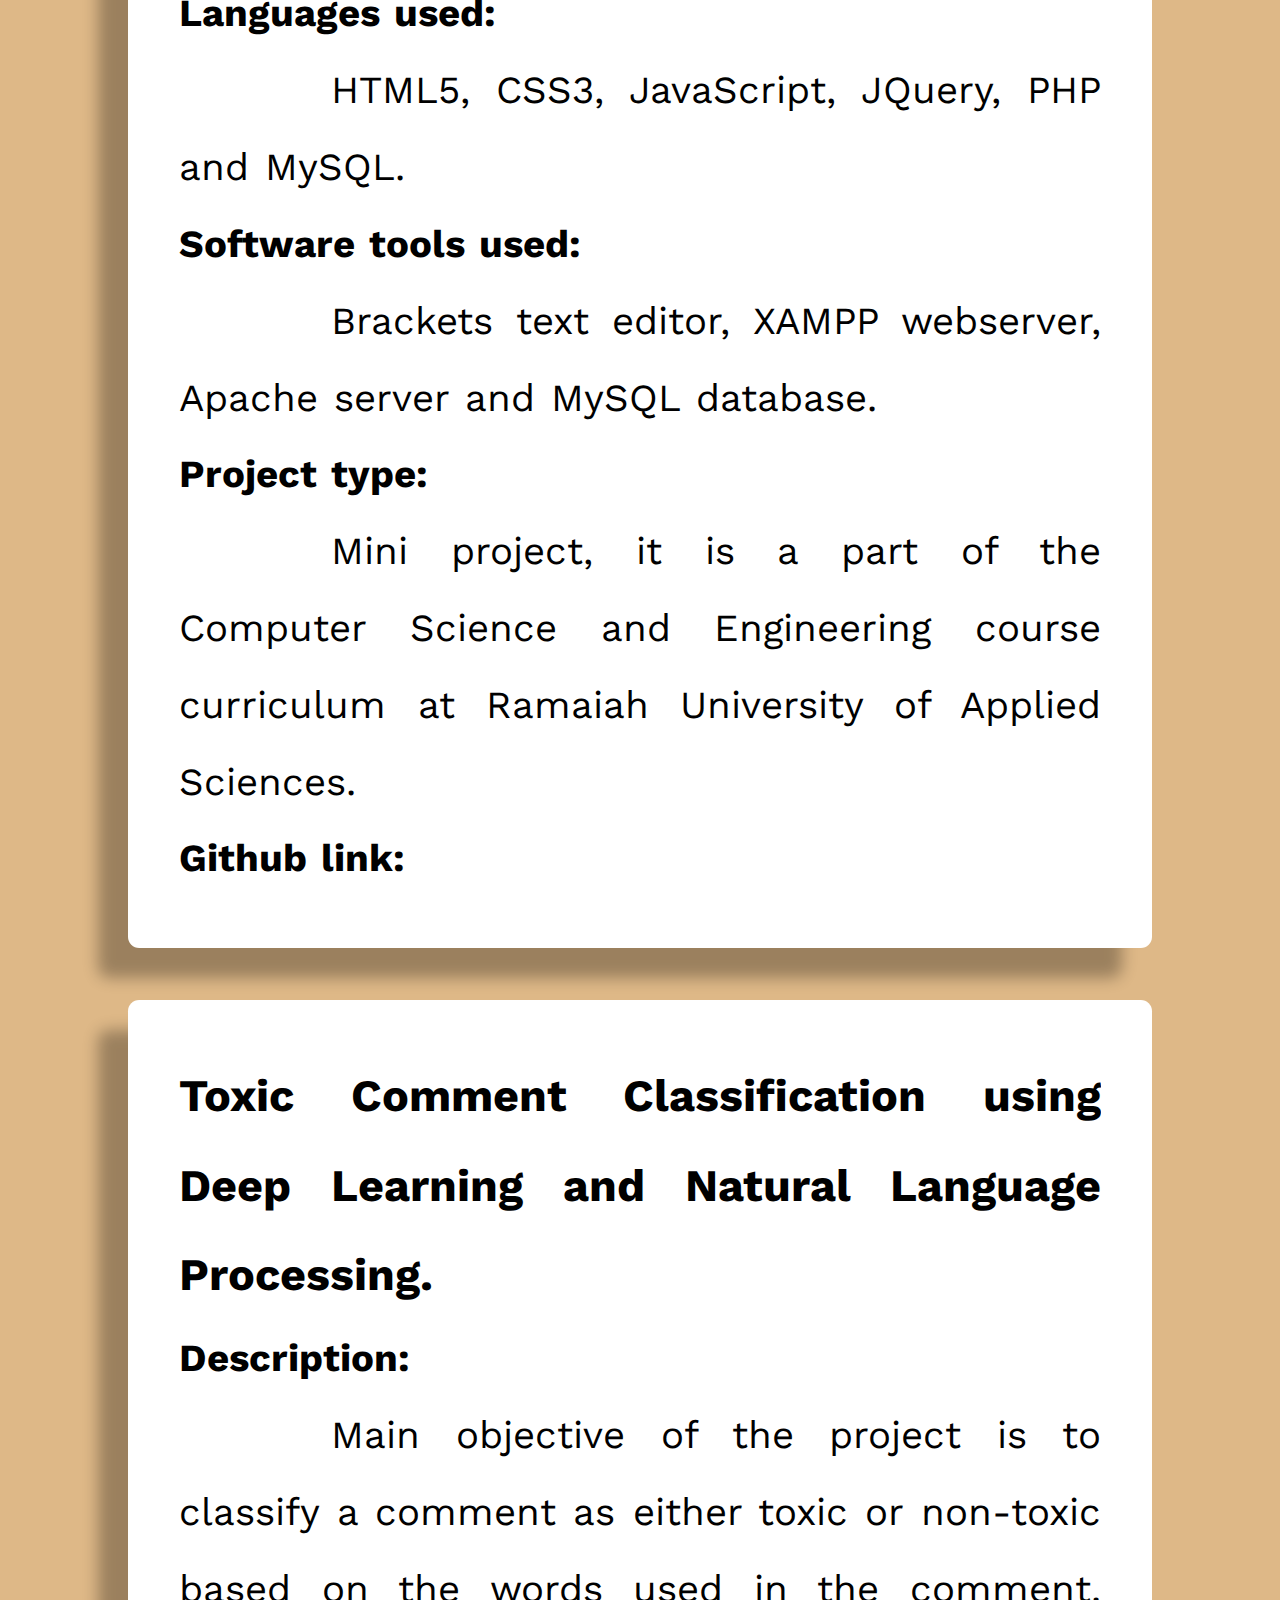
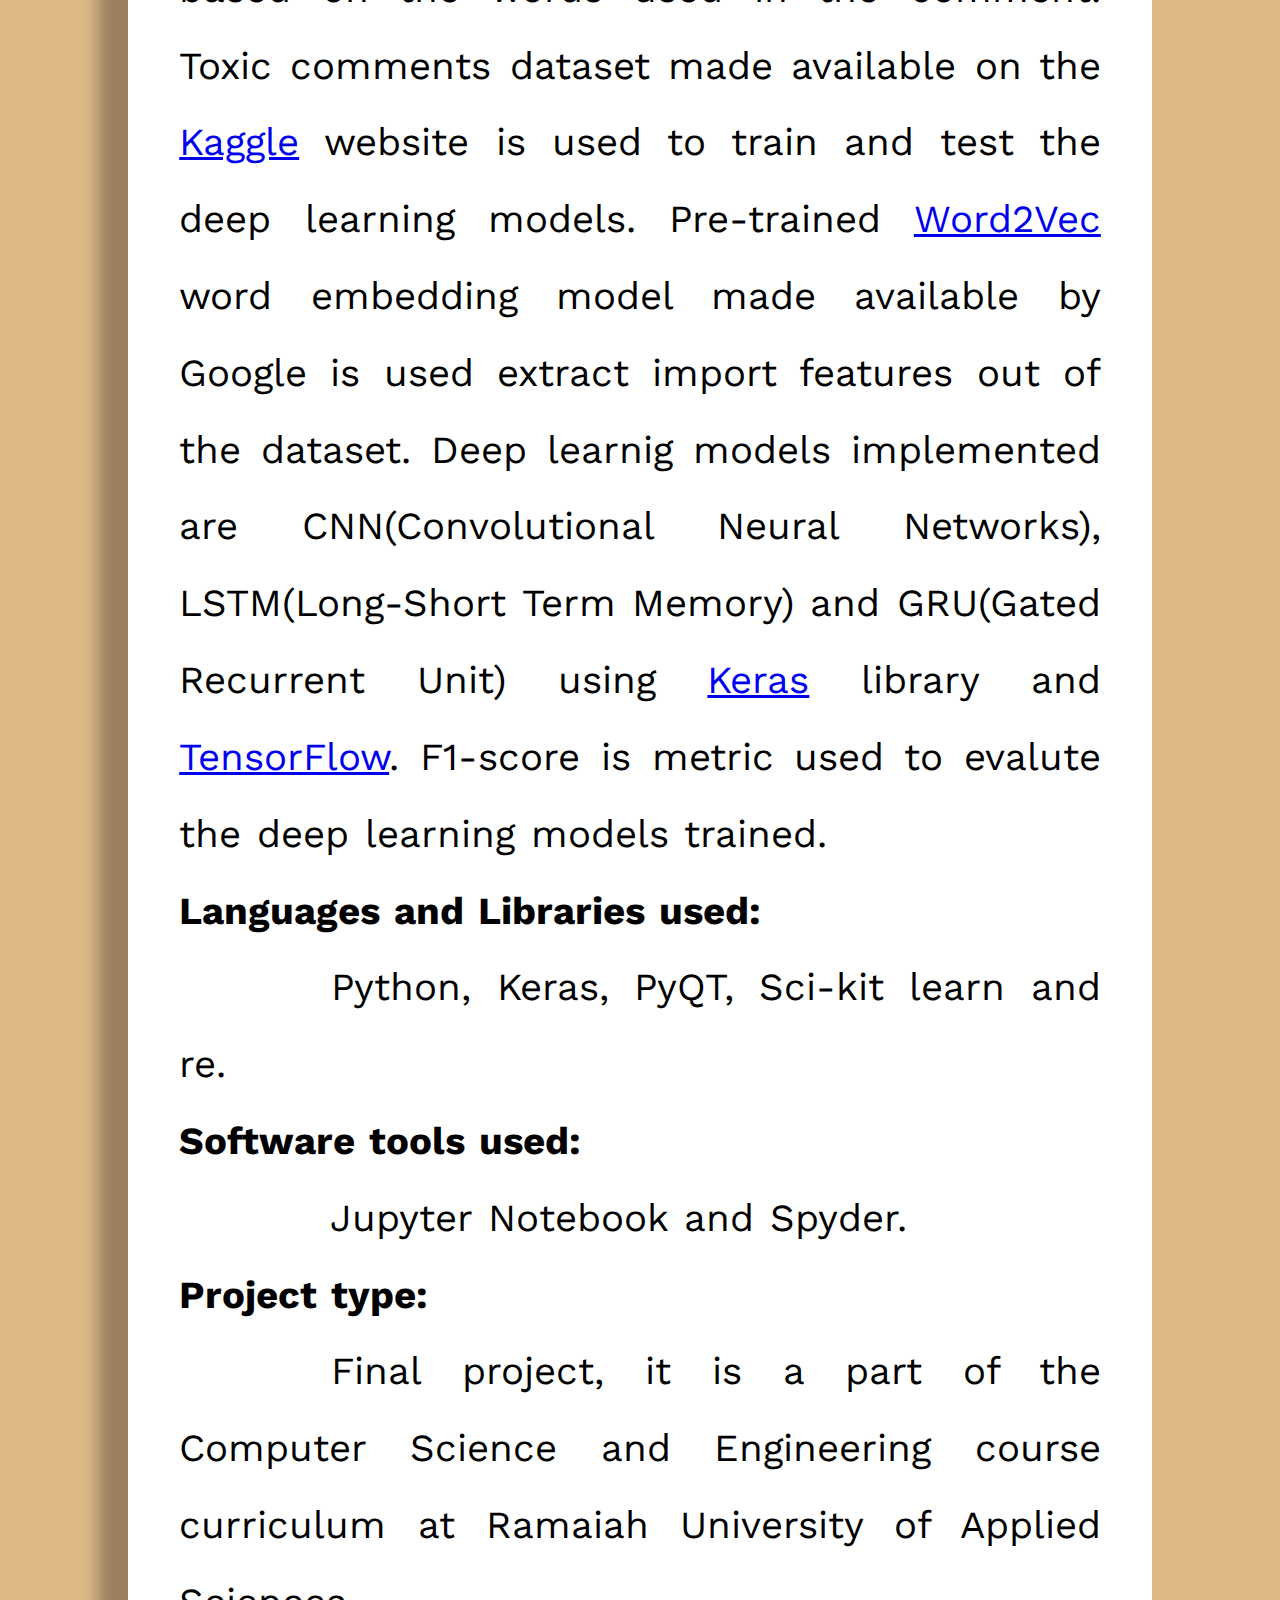
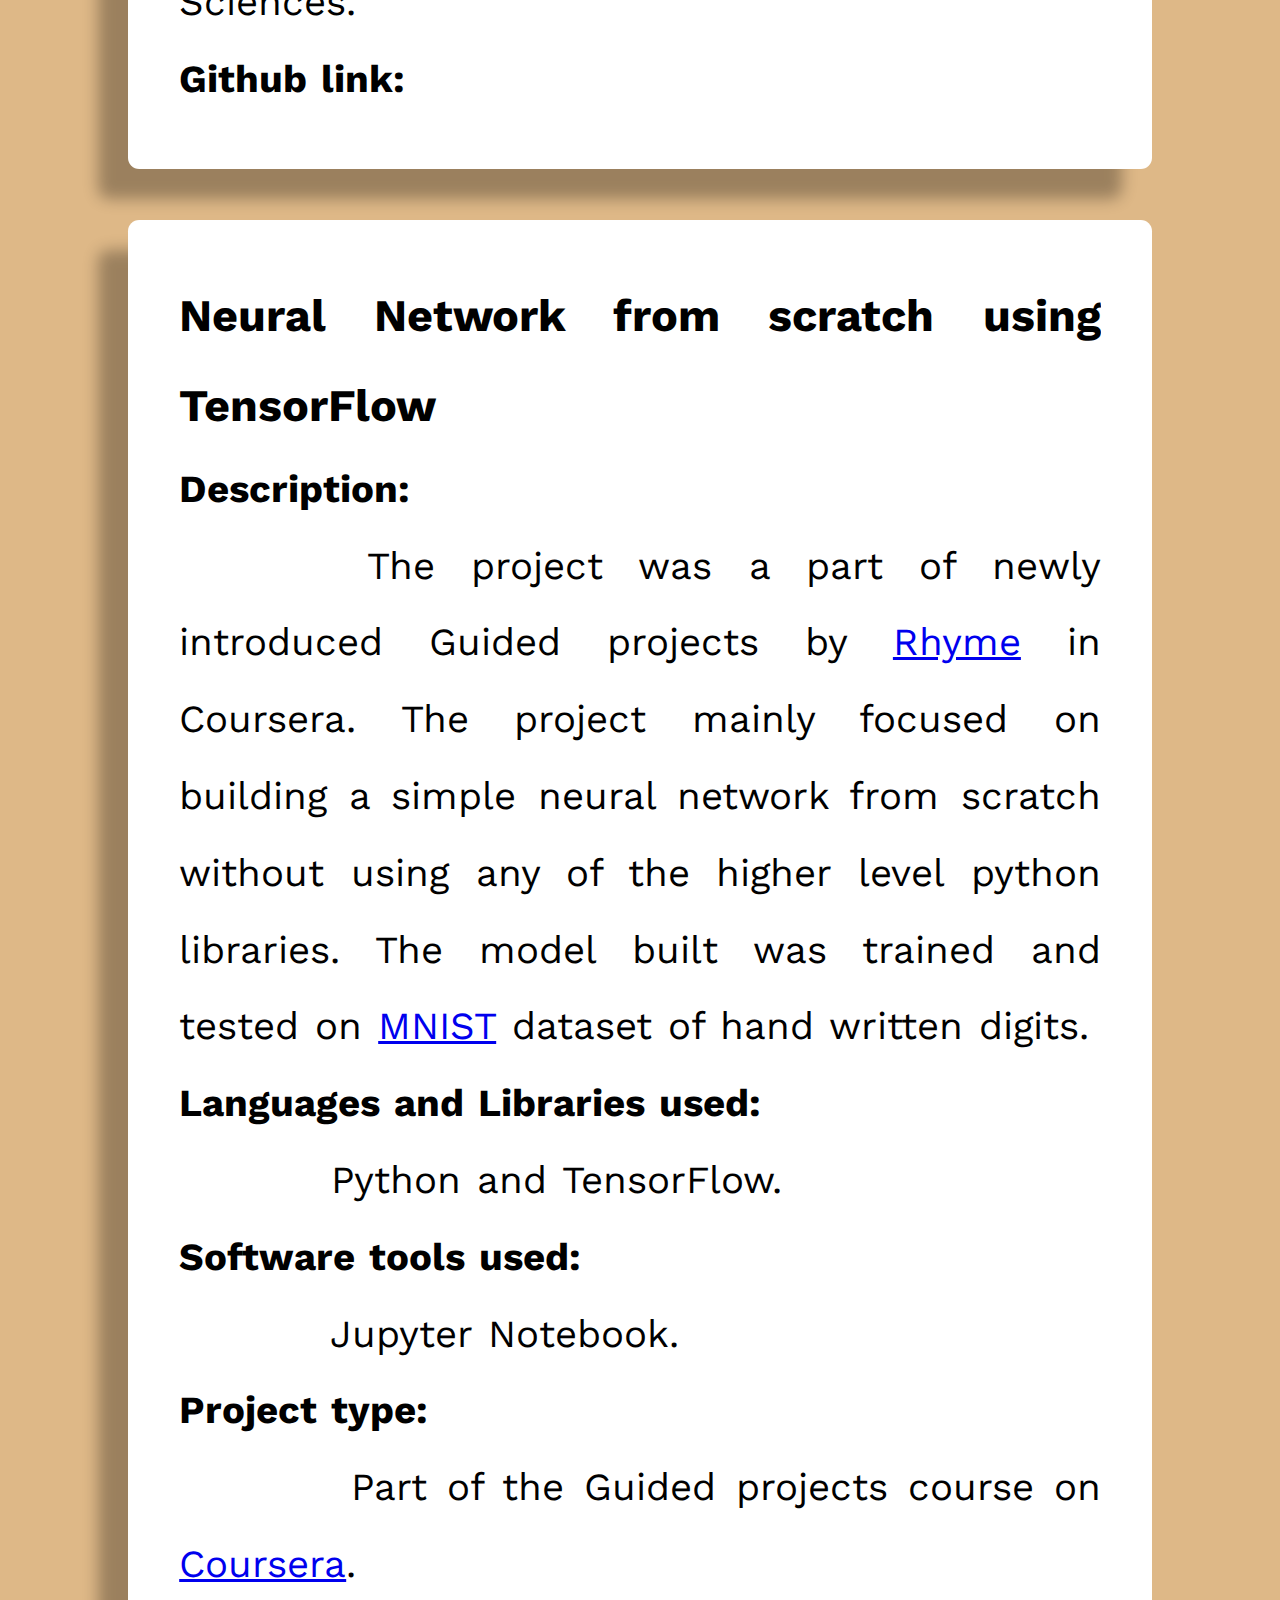
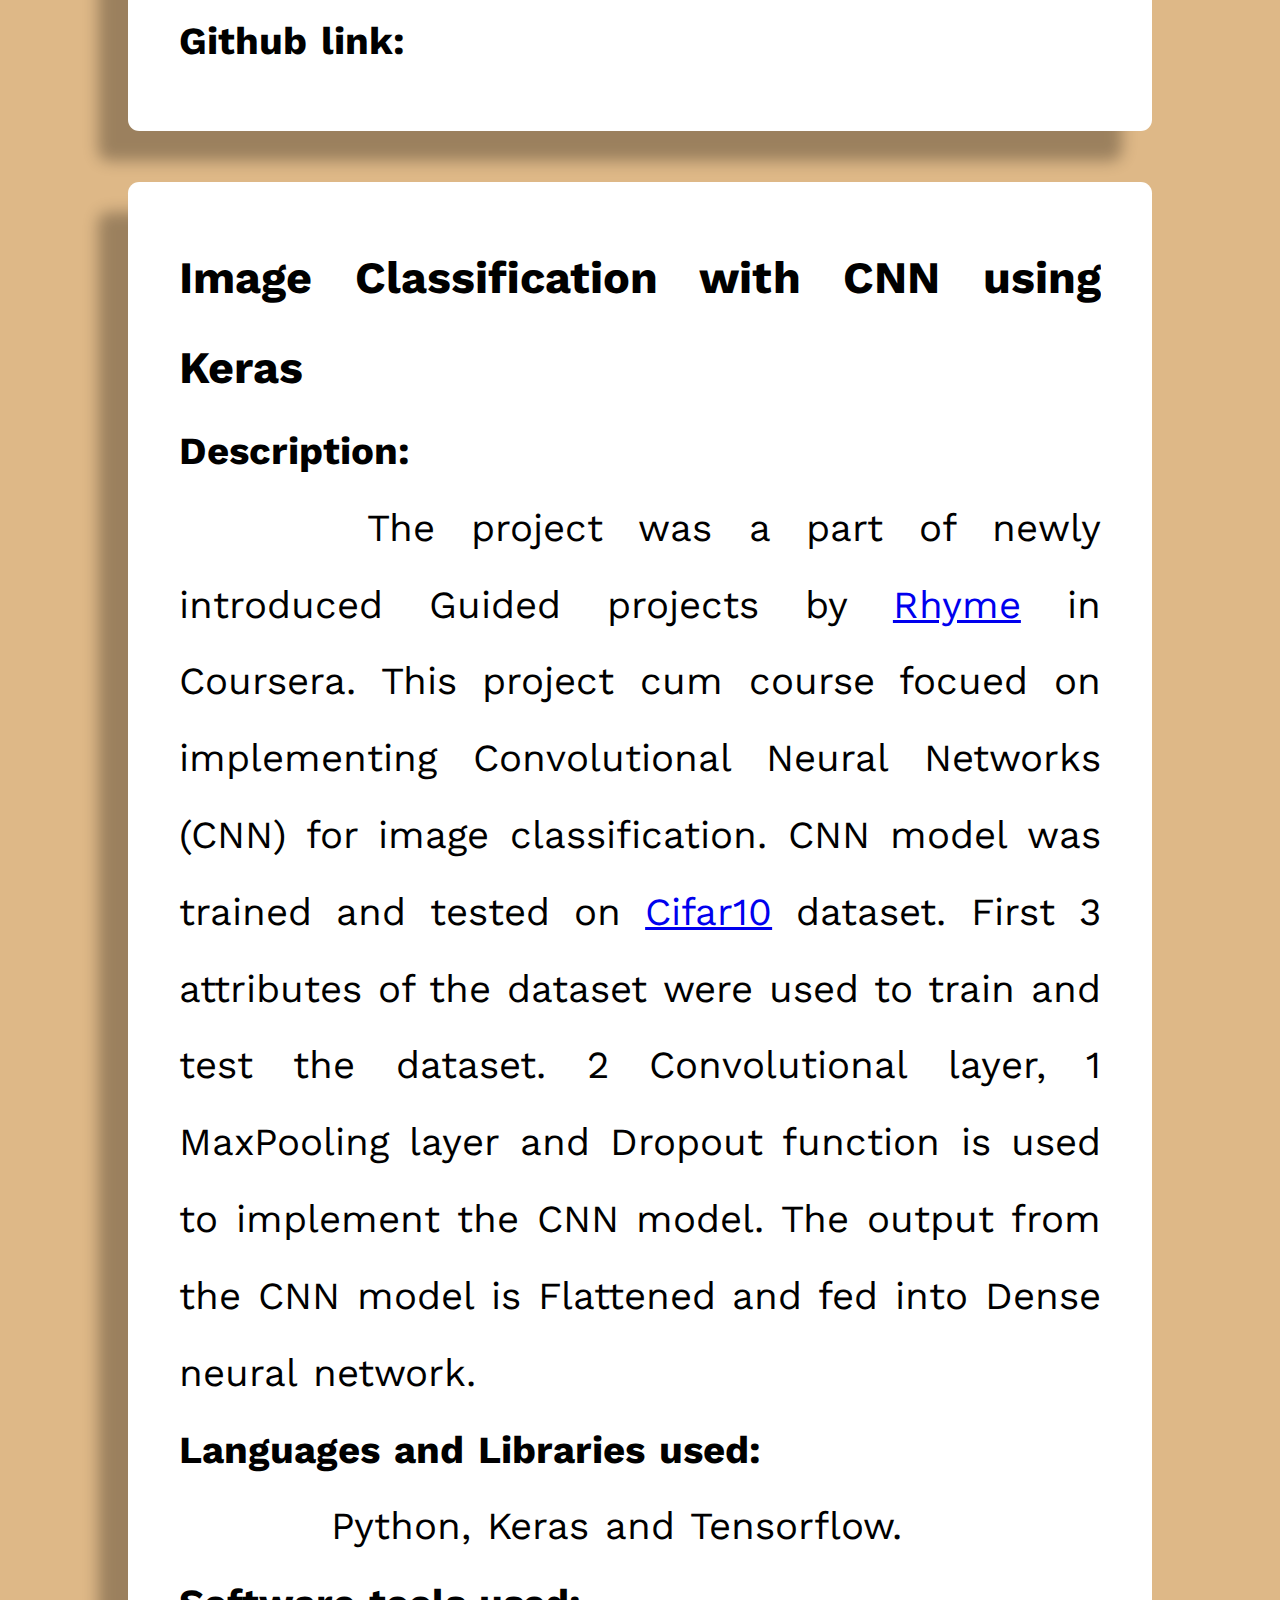
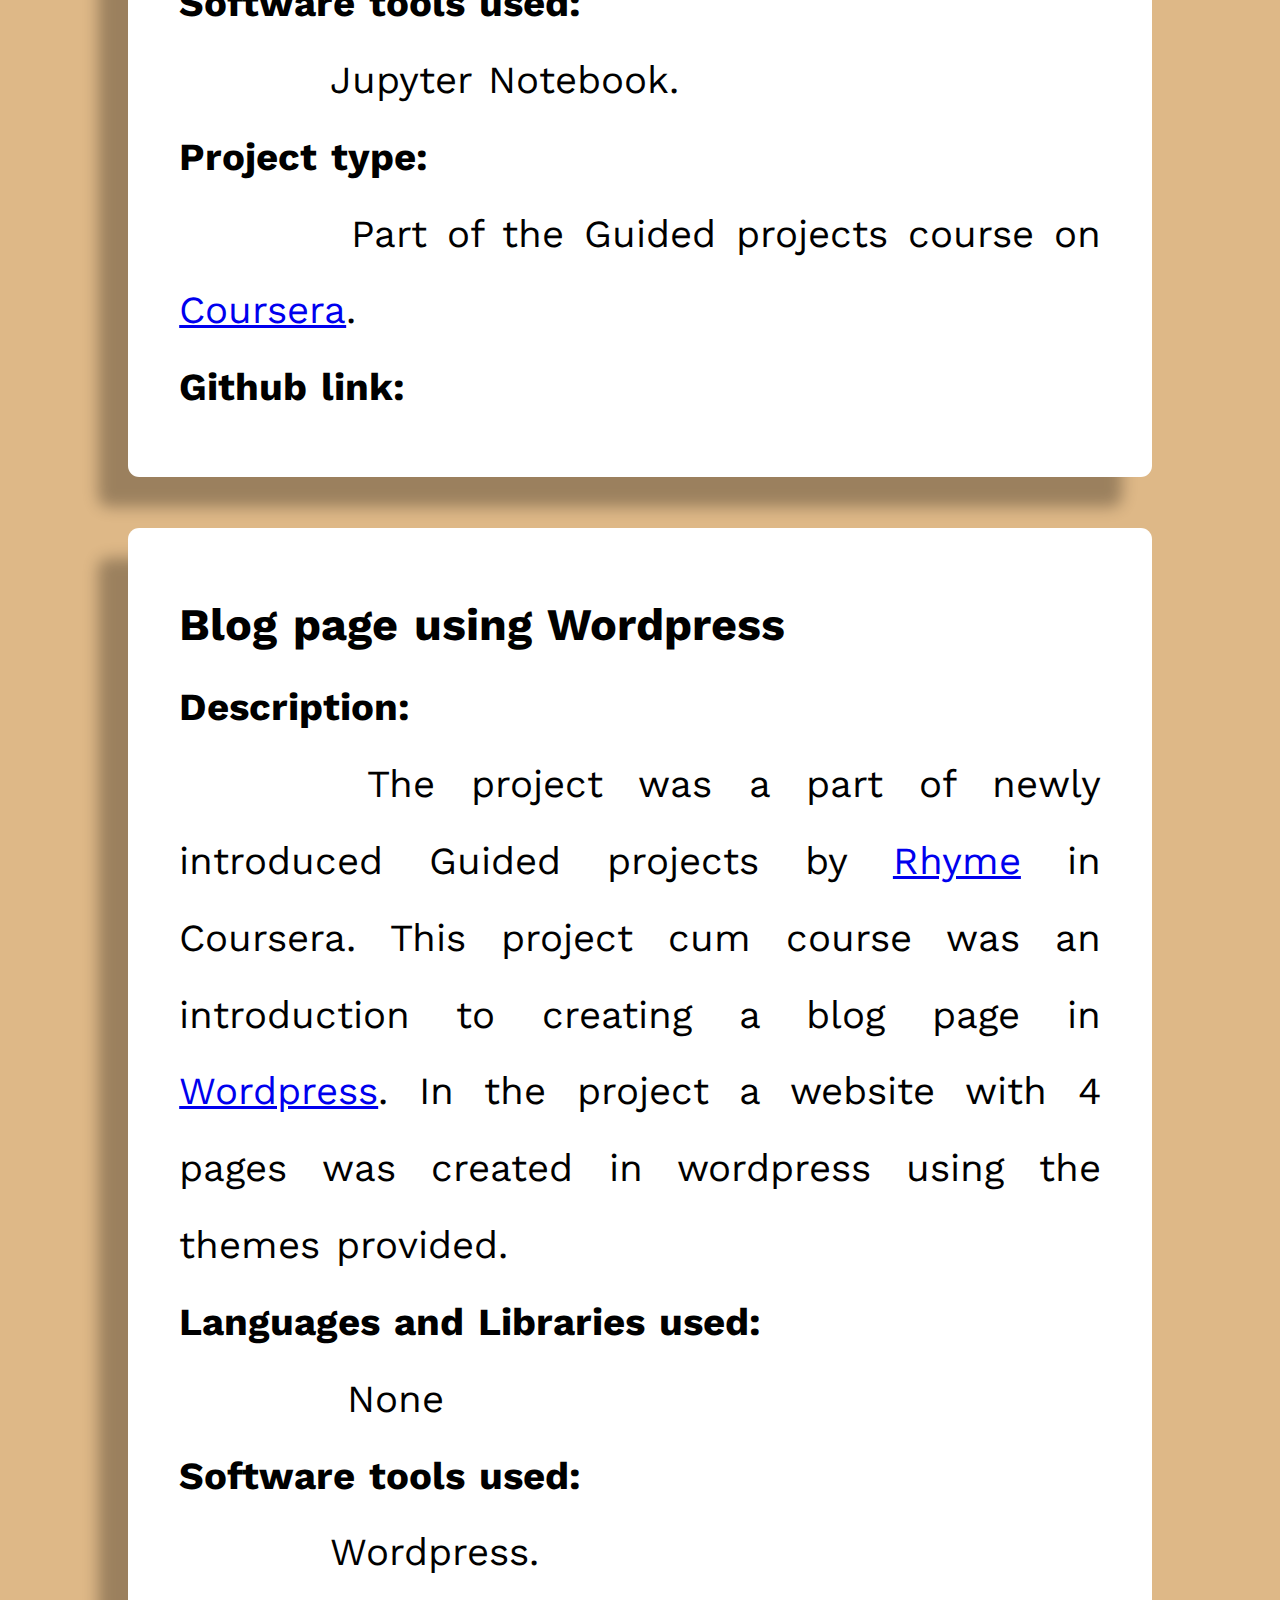
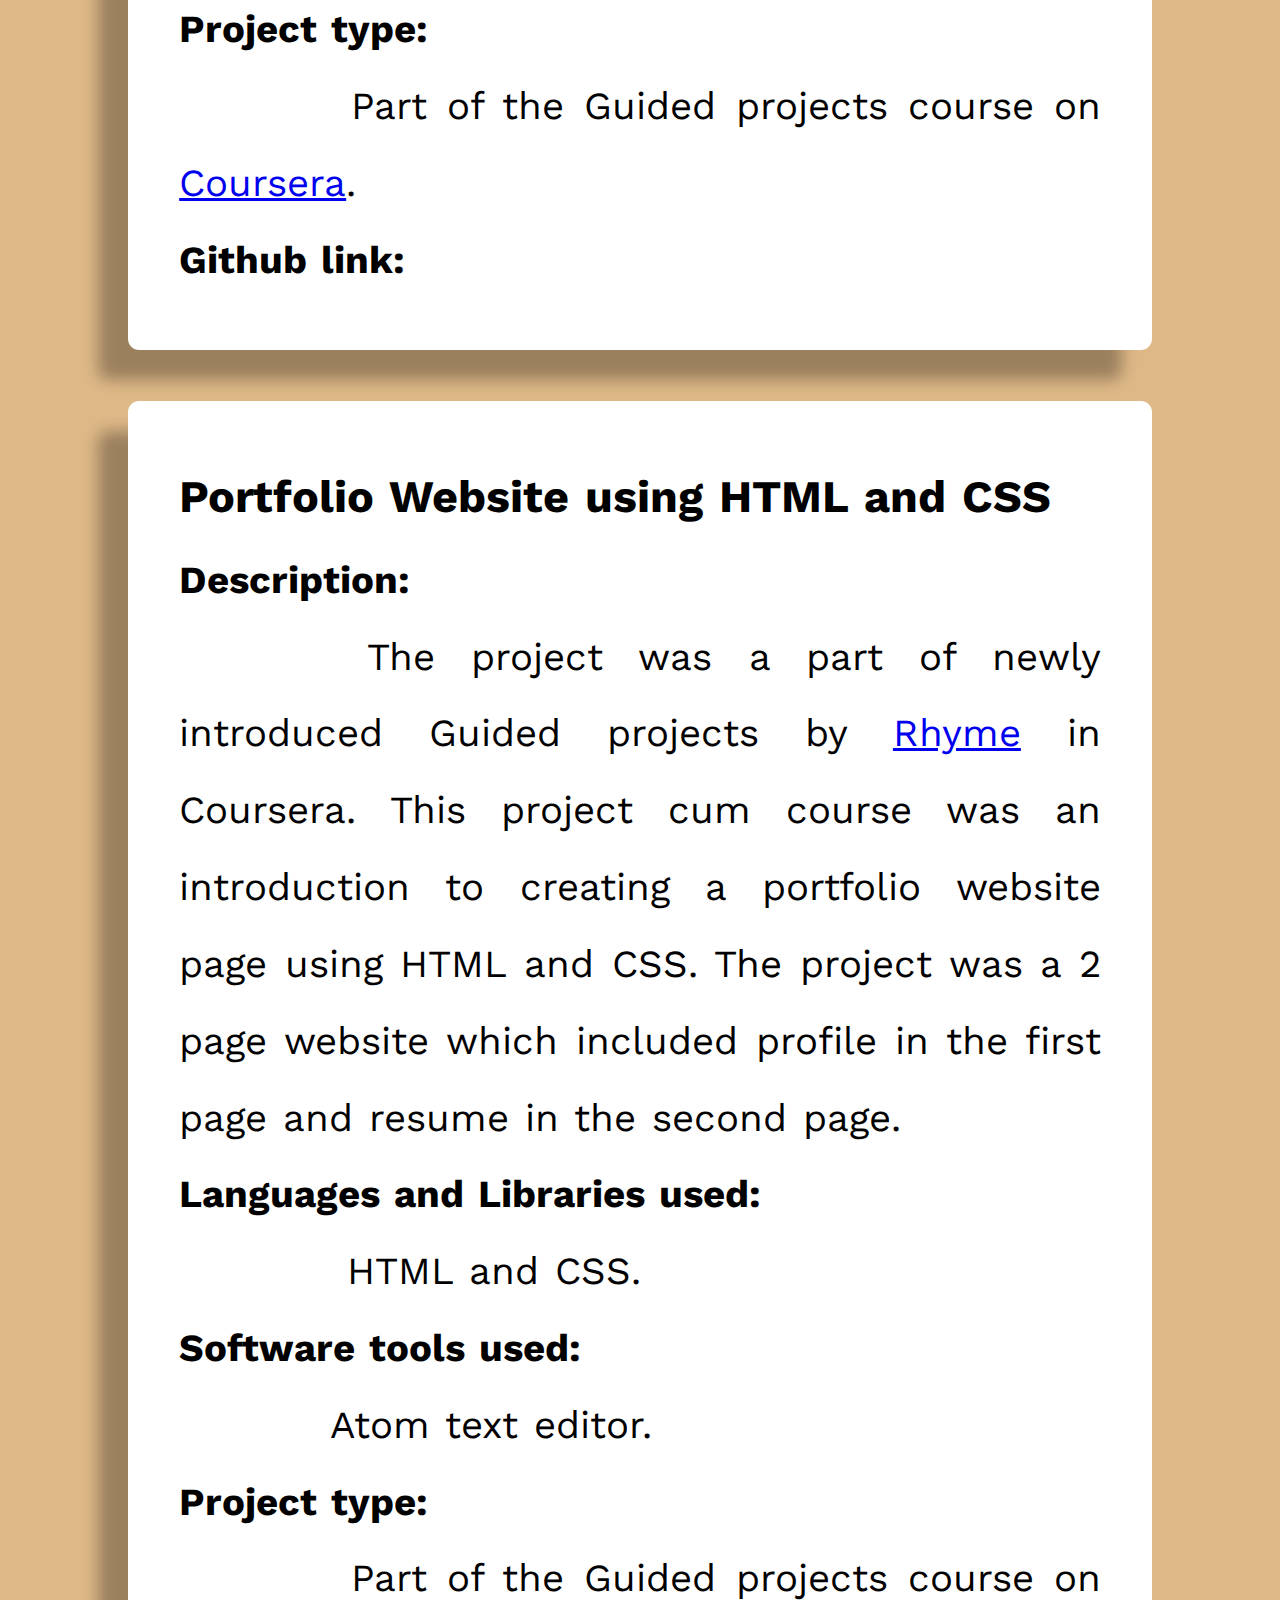
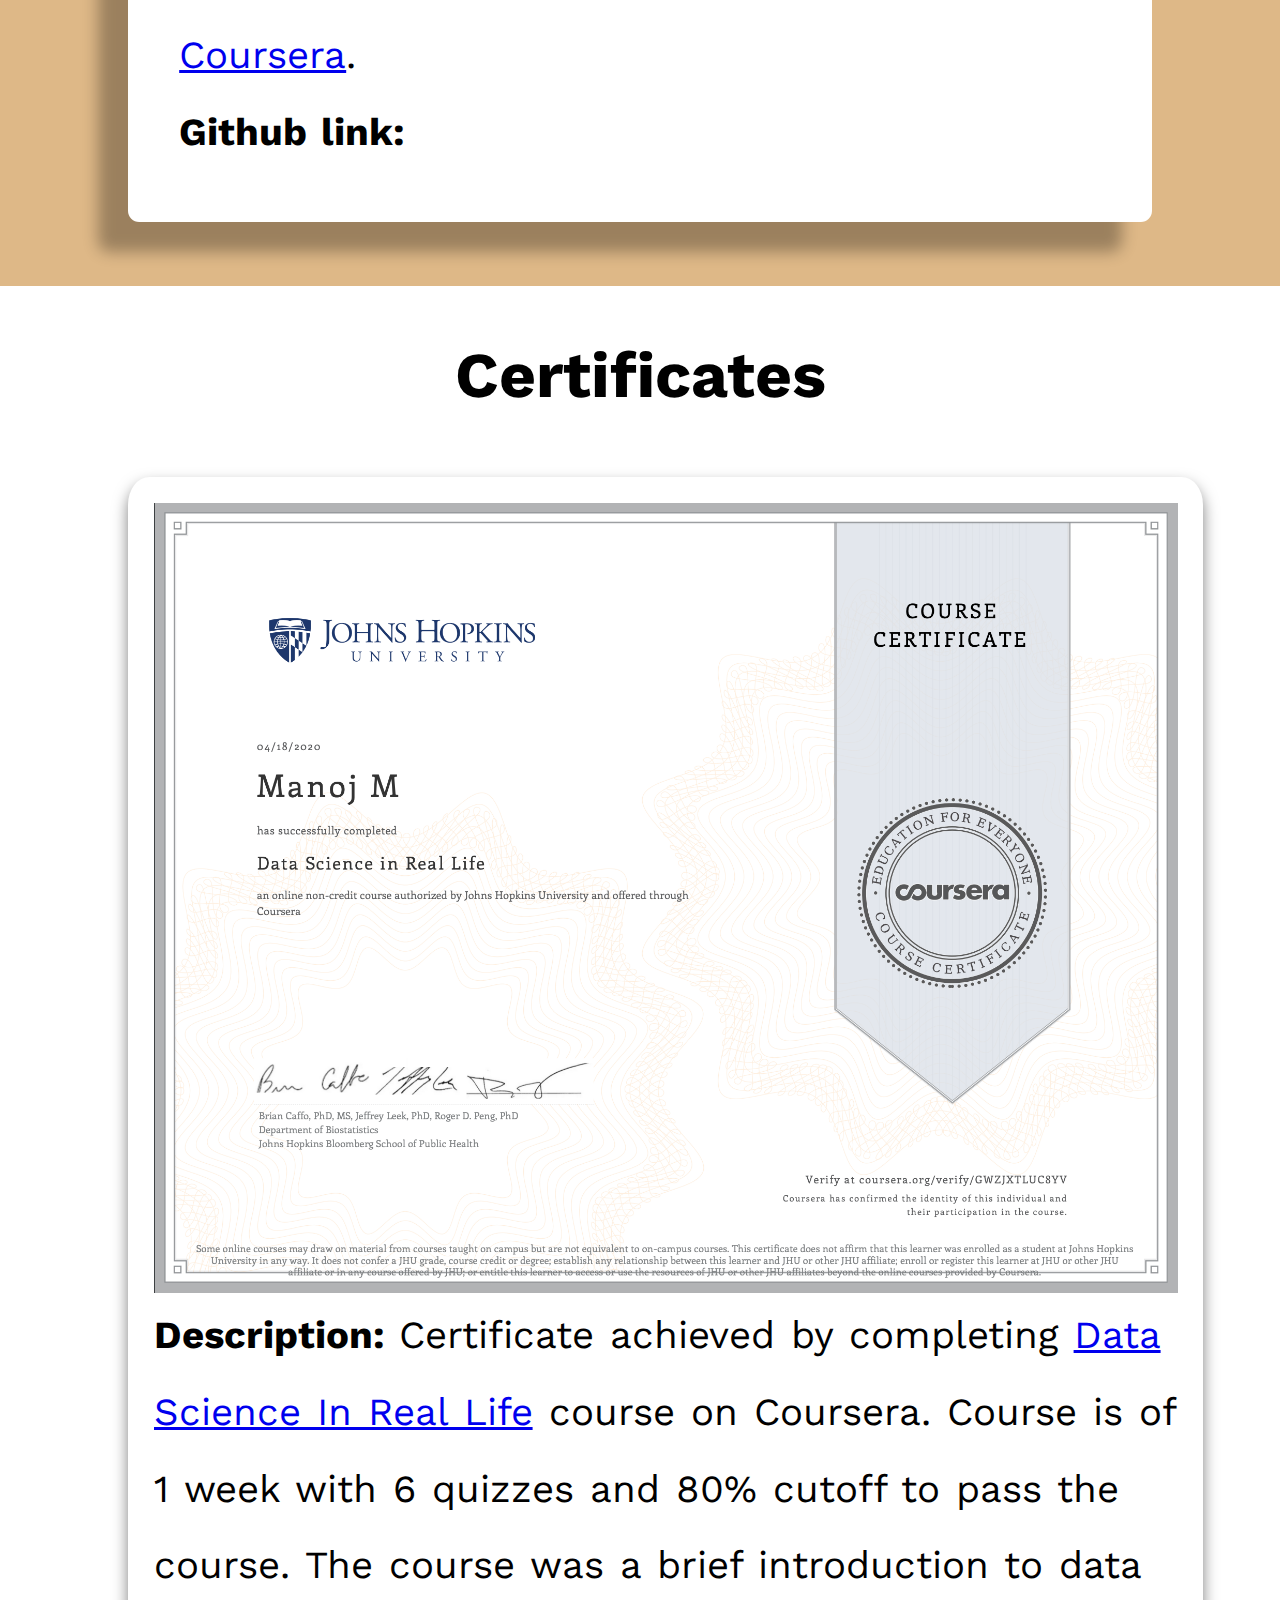
==== commit 97e3486f: "Add files via upload" ====
--- a/index.html
+++ b/index.html
@@ -285,11 +285,8 @@
         
         <div class="contact">
             <h1>Contact</h1>
-            <ul>
-                <li><b>LinkedIn:</b>&emsp; <a href="https://www.linkedin.com/in/manoj-m-b8677a123">Manoj M</a></li>
-                <li><b>Github:</b>&emsp;&emsp; <a href="https://github.com/maarthan">Maarthan</a></li>
-                <li><b>Email:</b>&emsp;&emsp;&emsp;<a href="mailto:manojmbm7@gmail.com">manojmbm7@gmail.com</a></li>
-            </ul>
+            
+            <p><b>LinkedIn:</b> <a href="https://www.linkedin.com/in/manoj-m-b8677a123">Manoj M</a>&emsp;<b>Github:</b> <a href="https://github.com/maarthan">Maarthan</a>&emsp;<b>Email:</b> <a href="mailto:manojmbm7@gmail.com">manojmbm7@gmail.com</a></p>
             
             <p>Copyright &copy; 2020, Manoj M.</p>
         </div>
--- a/style.css
+++ b/style.css
@@ -152,24 +152,156 @@
     text-align: center;
 }
 
-.contact ul{
-    width: 25%;
-    text-align: left;
-    margin: 2% 43%;
-}
-
-.contact ul li
-{
-    font-size: 1vw;
-    margin: 3%;
-}
-
-.contact ul li a{
+.contact p{
+    font-size: 1vw;
+    text-align: center;
+    margin: 2%;
+}
+
+.contact p a{
     color: white;
 }
 
-.contact p{
-    text-align: center;
-    font-size: 1vw;
-    margin: 2%;
+@media (max-width: 1400px){
+    
+    .profile h1{
+        padding-bottom: 2%;
+    }
+    
+    .education h1{
+        font-size: 5vw;
+    }
+    
+    .card{
+        width: 80%;
+        float: left;
+        box-shadow: 0px 8px 15px 0 rgba(0,0,0,0.5), 0px 8px 15px 0 rgba(255,255,255,0.5);
+        margin: 5% 10%;
+        padding: 1%;
+        border-radius: 2%;
+        font-size: 3vw;
+        transition: transform 0.6s;
+    }
+
+    .card:hover{
+        width: 80%;
+        float: left;
+        box-shadow: 0px 8px 15px 0 rgba(0,0,0,0.5), 0px 8px 15px 0 rgba(255,255,255,0.5);
+        margin: 5% 10%;
+        padding: 1%;
+        border-radius: 2%;
+        font-size: 3vw;
+        transform: translateY(-5%);
+    }
+
+    .card h3{
+        text-align: center;
+        background-color: red;
+        color: white;
+    }
+    
+    .projectshead{
+        text-align: center;
+        font-size: 5vw;
+    }
+
+    .projects{
+        background-color:burlywood;
+        padding: 4% 0 1% 0;
+    }
+
+    .miniproject{
+        margin: 3% 10% 0 10%;
+        padding: 4%;
+        text-align: justify;
+        box-shadow: -30px 30px 15px rgba(0,0,0,0.3);
+        background-color: white;
+        border-radius: 0.7rem;
+        line-height: 2;
+        word-spacing: 3px;
+        transition: box-shadow 0.6s;
+        font-size: 3vw;
+    }
+
+    .miniproject:hover{
+        margin: 3% 10% 0 10%;
+        padding: 4%;
+        text-align: justify;
+        box-shadow: 30px 30px 15px rgba(0,0,0,0.3);
+        background-color: white;
+        border-radius: 0.7rem;
+        line-height: 2;
+        word-spacing: 3px;
+        font-size: 3vw;
+    }
+
+    .finalproject, .nn, .cnn, .wordpress, .portfolio{
+        margin: 4% 10%;
+        padding: 4%;
+        text-align: justify;
+        box-shadow: -30px 30px 15px rgba(0,0,0,0.3);
+        background-color: white;
+        border-radius: 0.7rem;
+        line-height: 2;
+        word-spacing: 3px;
+        transition: box-shadow 0.6s;
+        font-size: 3vw;
+    }
+
+    .finalproject:hover, .nn:hover, .cnn:hover, .wordpress:hover, .portfolio:hover{
+        margin: 4% 10%;
+        padding: 4%;
+        text-align: justify;
+        box-shadow: 30px 30px 15px rgba(0,0,0,0.3);
+        background-color: white;
+        border-radius: 0.7rem;
+        line-height: 2;
+        word-spacing: 3px;
+        font-size: 3vw;
+    }
+    
+    .certificates h1{
+        text-align: center;
+        font-size: 5vw;
+        margin-top: 4%;
+    }
+
+    .certificates .cardcerti{
+        float: left;
+        width: 80%;
+        box-shadow: 0px 8px 15px 0 rgba(0,0,0,0.5);
+        margin: 5% 10%;
+        border-radius: 2%;
+        padding: 2%;
+    }
+
+    .certificates .cardcerti .imgCard img{
+        max-width: 100%;
+    }
+
+    .certificates .cardcerti .contentCard{
+        font-size: 3vw;
+        line-height: 2;
+        word-spacing: 3px;
+    }
+    
+    .contact{
+        background: #333;
+        color: #e2e2e2;
+    }
+    .contact h1{
+        font-size: 5vw;
+        margin: 1% 0;
+        text-align: center;
+    }
+
+    .contact p{
+        font-size: 3vw;
+        text-align: center;
+        margin: 2% auto;
+    }
+
+    .contact p a{
+        color: white;
+    }
 }